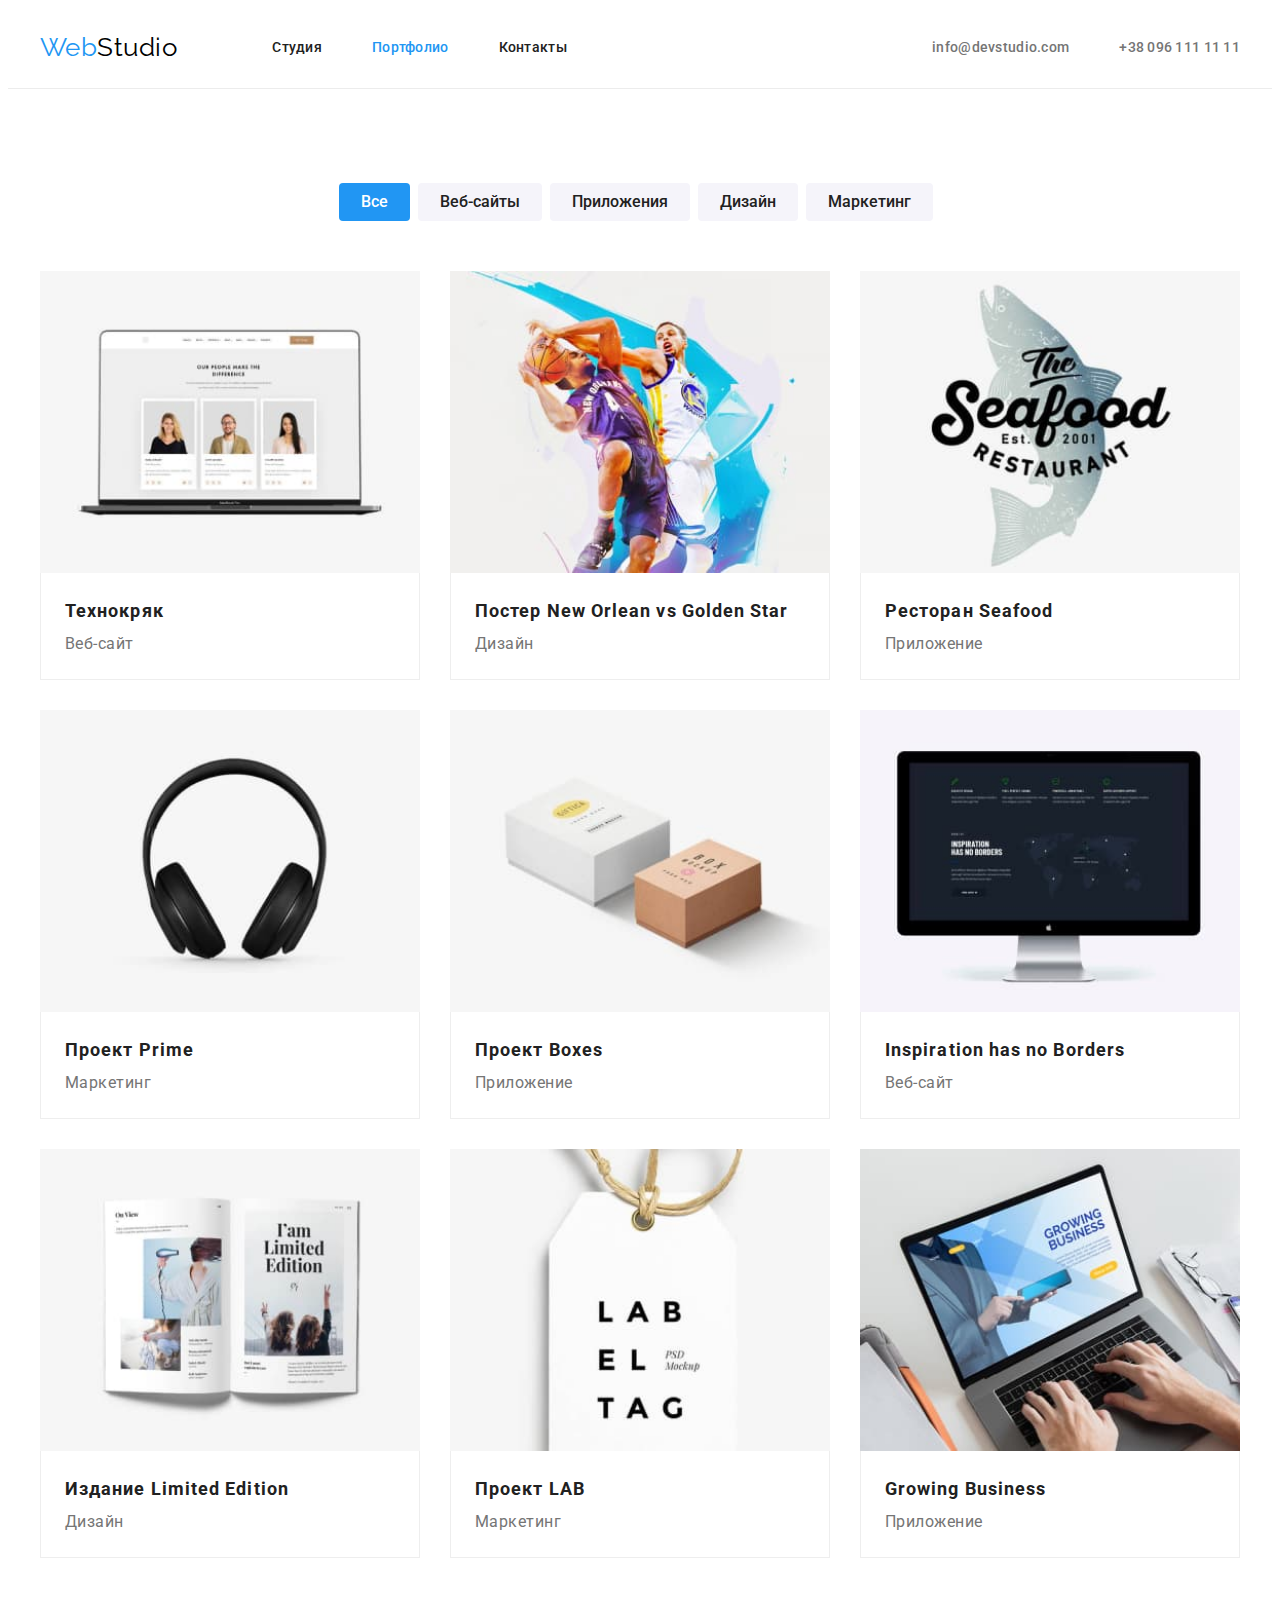
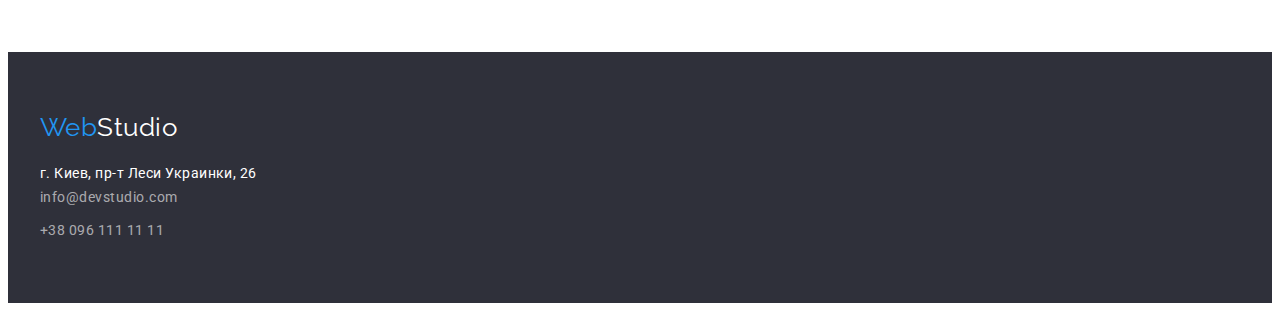
==== portfolio.html @ 6b26ccc8 "hw4-1" ====
<!DOCTYPE html>
<html lang="ru">
  <head>
    <meta charset="UTF-8" />
    <meta http-equiv="X-UA-Compatible" content="IE=edge" />
    <meta name="viewport" content="width=device-width, initial-scale=1.0" />
    <link
      href="https://fonts.googleapis.com/css2?family=Raleway:wght@700&family=Roboto:wght@400;500;700;900&display=swap"
      rel="stylesheet"
    />
    <link
      rel="stylesheet"
      href="https://cdnjs.cloudflare.com/ajax/libs/modern-normalize/1.1.0/modern-normalize.min.css"
      integrity="sha512-wpPYUAdjBVSE4KJnH1VR1HeZfpl1ub8YT/NKx4PuQ5NmX2tKuGu6U/JRp5y+Y8XG2tV+wKQpNHVUX03MfMFn9Q=="
      crossorigin="anonymous"
      referrerpolicy="no-referrer"
    />
    <link rel="stylesheet" href="./css/styles.css" />
    <title>Document</title>
  </head>
  <body>
    <!--Header-->
    <header class="page-header">
      <div class="container hdr-container">
        <nav class="hdr-nav">
          <a href="./portfolio.html" class="logo-hdr">
            Web<span class="logo studio">Studio</span>
          </a>
          <ul class="site-nav list">
            <li class="sn-link"><a href="./index.html" class="link">Студия</a></li>
            <li class="sn-link">
              <a href="./portfolio.html" class="link current">Портфолио</a>
            </li>
            <li class="sn-link"><a href="#" class="link">Контакты</a></li>
          </ul>
        </nav>
        <ul class="contacts-header">
          <li class="cont-link">
            <a href="mailto:info@devstudio.com" class="link"
              >info@devstudio.com</a
            >
          </li>
          <li class="cont-link">
            <a href="tel:+380961111111" class="link">+38 096 111 11 11</a>
          </li>
        </ul>
      </div>
    </header>
    <!--Hero-->
    <main>
      <section class="section">
        <div class="container btn-container">
          <!-- Radio-buttons -->
          <h1 class="section-title hidden">Портфолио</h1>
          <ul class="button-list">
            <li class="btn-item"><button type="button" class="button primary ct">Все</button></li>
            <li class="btn-item">
              <button type="button" class="button secondary ct">Веб-сайты</button>
            </li>
            <li class="btn-item">
              <button type="button" class="button secondary ct">Приложения</button>
            </li>
            <li class="btn-item">
              <button type="button" class="button secondary ct">Дизайн</button>
            </li>
            <li class="btn-item">
              <button type="button" class="button secondary ct">Маркетинг</button>
            </li>
          </ul>
          <!-- Categories -->
          <ul class="categories">
            <li class="ct-link">
              <a href="#" class="link">
                <img src="./images/team-p.jpg" alt="Команда" width="370" />
                <div class="category-card">
                  <h2 class="title">Технокряк</h2>
                <p class="paragraphe">Веб-сайт</p>
                </div>
              </a>
            </li>
            <li class="ct-link">
              <a href="#" class="link">
                <img src="./images/poster-p.jpg" alt="Постер" width="370" />
                <div class="category-card">
                  <h2 class="title">
                    Постер <span lang="en">New Orlean vs Golden Star</span>
                  </h2>
                  <p class="paragraphe">Дизайн</p>
                </div>
              </a>
            </li>
            <li class="ct-link">
              <a href="#" class="link">
                <img
                  src="./images/restoran-p.jpg"
                  alt="Логотип ресторана морепродуктов"
                  width="370"
                />
                <div class="category-card">
                  <h2 class="title">Ресторан <span lang="en">Seafood</span></h2>
                <p class="paragraphe">Приложение</p>
                </div>
              </a>
            </li>
            <li class="ct-link">
              <a href="#" class="link">
                <img
                  src="./images/headphones-p.jpg"
                  alt="Наушники"
                  width="370"
                />
                <div class="category-card">
                  <h2 class="title">Проект <span lang="en">Prime</span></h2>
                <p class="paragraphe">Маркетинг</p>
                </div>
              </a>
            </li>
            <li class="ct-link">
              <a href="#" class="link">
                <img src="./images/boxes-p.jpg" alt="Коробочки" width="370" />
                <div class="category-card">
                  <h2 class="title">Проект <span lang="en">Boxes</span></h2>
                <p class="paragraphe">Приложение</p>
                </div>
              </a>
            </li>
            <li class="ct-link">
              <a href="#" class="link">
                <img src="./images/mac-p.jpg" alt="Веб-сайт" width="370" />
                <div class="category-card">
                  <h2 lang="en" class="title">Inspiration has no Borders</h2>
                <p class="paragraphe">Веб-сайт</p>
                </div>
              </a>
            </li>
            <li class="ct-link">
              <a href="#" class="link">
                <img
                  src="./images/journal-p.jpg"
                  alt="Лимитированое издание журнала"
                  width="370"
                />
                <div class="category-card">
                  <h2 class="title">
                    Издание <span lang="en">Limited Edition</span>
                  </h2>
                  <p class="paragraphe">Дизайн</p>
                </div>
              </a>
            </li>
            <li class="ct-link">
              <a href="#" class="link">
                <img src="./images/label-p.jpg" alt="Лейбл" width="370" />
                <div class="category-card">
                  <h2 class="title">Проект <span lang="en">LAB</span></h2>
                <p class="paragraphe">Маркетинг</p>
                </div>
              </a>
            </li>
            <li class="ct-link">
              <a href="#" class="link">
                <img
                  src="./images/coding-p.jpg"
                  alt="Работа с приложением"
                  width="370"
                />
                <div class="category-card">
                  <h2 lang="en" class="title">Growing Business</h2>
                <p class="paragraphe">Приложение</p>
                </div>
              </a>
            </li>
          </ul>
        </div>
      </section>
    </main>
    <!--Footer-->
    <footer class="page-footer">
      <div class="container ftr-container">
        <a href="./portfolio.html" class="logo-ftr">
          Web<span class="logo-ftr studio">Studio</span>
        </a>
        <address class="address">
          <a
            href="https://goo.gl/maps/gkgxRuRudtUXMFLTA"
            target="_blank"
            rel="noopener noreferrer"
            class="address-link"
            >г. Киев, пр-т Леси Украинки, 26
          </a>
          <ul class="contacts-footer">
            <li class="ftr-link">
              <a href="mailto:info@devstudio.com" class="link"
                >info@devstudio.com</a
              >
            </li>
            <li class="ftr-link">
              <a href="tel:+380961111111" class="link">+38 096 111 11 11</a>
            </li>
          </ul>
        </address>
      </div>
    </footer>
  </body>
</html>
---- css/styles.css ----
:root {
  --primary-text-color: #757575;
  --title-text-color: #212121;
  --second-text-color: #ffffff;
  --third-text-color: #000000;
  --ftr-contacts-color: rgba(255, 255, 255, 0.6);
  --accent-color: #2196f3;
  --background-color: #ffffff;
  --main-background-color: #e5e5e5;
  --second-background-color: #f5f4fa;
  --hero-background-color: #2f303a;
  --first-border-color: #eeeeee;
}
/* основной цвет текста #212121 */
/* вторичный цвет текста #757575 */
/* цвет кнопок при выделении белый #FFFFFF */
/* цвет кнопок акцент #2196F3 */
/* цвет фона #ffffff */
/* основной цвет фона #E5E5E5 */
/* вторичный цвет фона #F5F4FA */

p,
h1,
h2,
h3,
h4,
h5,
h6 {
  margin: 0;
}
ul {
  margin: 0;
  padding: 0;
  list-style: none;
}
img {
  display: block;
}
address {
  font-style: normal;
}
/* body */
body {
  background-color: var(--background-color);
  color: var(--primary-text-color);

  font-family: "Roboto", sans-serif;
  letter-spacing: 0.03em;
}
/* Header */
/* logo-header */
.logo-hdr {
  font-family: "Raleway";
  font-size: 26px;
  line-height: 1.19;
  text-decoration: none;
  margin-right: 95px;
 
}
.logo-hdr {
  color: var(--accent-color);
  padding-top: 24px;
  padding-bottom: 25px;
}
.logo.studio {
  color: var(--third-text-color);
}
.page-header {
  display: flex;
  align-items: center;
  justify-content: space-between;
  
  border-bottom: 1px solid #ececec;
}
/* Site navigation */
.site-nav .link.current {
  color: var(--accent-color);
}
.site-nav .link {
  font-weight: 500;
  font-size: 14px;
  line-height: 1.14;
  letter-spacing: 0.02em;
  color: var(--title-text-color);
  text-decoration: none;
  padding-top: 32px;
  padding-bottom: 32px;
}
.site-nav .link:hover,
.site-nav .link:focus,
.logo:focus {
  color: var(--accent-color);
}
.site-nav {
  display: flex;
  padding: 0;
  
}
.sn-link {
  display: block;
  align-content: center;
  margin-right: 50px;
  display: flex;
}
.sn-link:last-child {
  margin-right: 0;
}


/* Contacts */
.contacts-header {
  font-weight: 500;
  font-size: 14px;
  line-height: 1.14;
  letter-spacing: 0.02em;
  text-decoration: none;
  list-style-type: none;
  display: flex;
  justify-content: flex-end;
}
.contacts-header .link {
  color: var(--primary-text-color);
  text-decoration: none;
  padding-top: 32px;
  padding-bottom: 32px;
  display: flex;
}
.contacts-header .link:hover,
.contacts-header .link:focus {
  color: var(--accent-color);
}
.cont-link {
  display: block;
  align-items: flex-end;
  margin-right: 50px;
  
}
.cont-link:last-child {
  margin-right: 0;
}
.hdr-nav {
  display: flex;
  align-items: center;
}
.hdr-container {
  display: flex;
  align-items: center;
  justify-content: space-between;
}
/* ------------------------------------ */
/* Hero */
.hero {
  color: var(--second-text-color);
  background-color: var(--hero-background-color);
  padding-top: 200px;
  padding-bottom: 200px;
}
.hero-title {
  font-weight: 900;
  font-size: 44px;
  line-height: 1.36;
  text-align: center;
  letter-spacing: 0.06em;
  text-transform: uppercase;
  justify-content: center;
  margin: 0 auto;
  margin-bottom: 30px;
  width: 695px;
}
/* -------------------------------------------- */
/* Section */
.section-title {
  color: var(--title-text-color);
  font-size: 36px;
  line-height: 1.17;
  text-align: center;
  margin-bottom: 50px;
}

.section {
  padding-top: 94px;
  padding-bottom: 94px;
  text-align: center;
}
.section.hero {
  padding-top: 200px;
  padding-bottom: 200px;
}
/* ------------------------------------------ */
/* Features */
.features .title {
  color: var(--title-text-color);
  font-size: 14px;
  line-height: 1.14;
  letter-spacing: 0.03em;

  text-transform: uppercase;
}
.features .paragraphe {
  font-size: 14px;
  line-height: 1.71;
  letter-spacing: 0.03em;
}
.features {
  display: flex;
  justify-content: center;
}

.features-list {
  display: flex;
  flex-direction: column;
  text-align: start;
  align-content: flex-start;
  margin-right: 30px;
  width: 270px;
}
.features-list .paragraphe {
  margin-top: 10px;
}
.features-list:last-child {
  margin-right: 0;
}

.section-title.hidden {
  position: absolute;
  width: 1px;
  height: 1px;
  margin: -1px;
  border: 0;
  padding: 0;
  white-space: nowrap;
  clip-path: inset(100%);
  clip: rect(0 0 0 0);
  overflow: hidden;
}
/* .container.adv-container {
  justify-content: space-around;
  margin-right: 0;
  margin-left: 0;
} */
/* -------------------------------------------- */
/* Photos */
.photos {
  display: flex;
}
.photos-list {
  display: block;
  text-align: start;
  margin-right: 30px;
}
.photos-list:last-child {
  margin-right: 0;
}
.section.pht {
  padding-top: 0;
}
/* -------------------------------------------- */
/* Team */
.team-list .title {
  color: var(--title-text-color);
  font-weight: 500;
  font-size: 16px;
  line-height: 1.19;
  
}
.team-list .paragraphe {
  font-size: 16px;
  line-height: 1.19;
  margin-top: 10px;
  
}
.team {
  background-color: var(--second-background-color);
}
.team .person-card {
  background-color: var(--second-text-color);
}
.team-list {
  display: flex;
}
.person-card {
  margin-right: 30px;
}
.person-card:last-child {
  margin-right: 0;
}
.person-name {
  display: block;
  padding-top: 30px;
  padding-bottom: 30px;
}
/* Portfolio */
/* Categories */
.categories {
  display: flex;
  flex-wrap: wrap;
  margin-left: -30px;
  margin-top: -30px;
  color: var(--title-text-color);
  list-style-type: none;
}
.categories .link {
  color: var(--primary-text-color);
  text-decoration: none;
  display: flex;
  flex-direction: column;
  justify-content: flex-start;
}
/* display: flex;
  flex-direction: column;
  justify-content: flex-start; */
.categories .title {
  color: var(--title-text-color);
  font-weight: 700;
  font-size: 18px;
  line-height: 2;
  letter-spacing: 0.06em;

}
.categories .paragraphe {
  font-size: 16px;
  line-height: 1.87;
}
.ct-link {
  margin-left: 30px;
  margin-top: 30px;
  box-sizing: border-box;
  flex-basis: calc((100% - 90px) / 3);
}
.category-card {
  display: block;
  text-align: start;
  padding: 20px 24px;
  border-left: 1px solid #EEEEEE;
  border-right: 1px solid #EEEEEE;
  border-bottom: 1px solid #EEEEEE;
}
/* -------------------------------------------- */
/* Button */
.button {
  font-family: inherit;
  color: var(--title-text-color);
  background-color: var(--second-background-color);
  cursor: pointer;
  font-weight: 500;
  font-size: 16px;
  line-height: 1.63;
  border: none;
  border-radius: 4px;
  display: block;
  padding: 6px 22px;
  margin: auto;
}
.button.primary {
  background-color: var(--accent-color);
  color: var(--second-text-color);
}
.button.secondary {
  background-color: var(--second-background-color);
  color: var(--title-text-color);
}
.button.primary.hr {
  display: block;
  padding: 10px 32px;
  margin: auto;
}
.button-list .button:hover,
.button-list .button:focus {
  color: var(--second-text-color);
  background-color: var(--accent-color);
}
/* .btn-container {
  display: flex;

} */
.button-list {
  display: flex;
  justify-content: center;
  margin-bottom: 50px;
}
.button-list .btn-item {
  margin-right: 8px;
}
/* Footer */
.page-footer {
  background-color: var(--hero-background-color);
  padding-top: 60px;
  padding-bottom: 60px;
}
/* logo-footer */
.logo-ftr {
  font-family: "Raleway";
  font-size: 26px;
  line-height: 1.19;
  text-decoration: none;
  color: var(--accent-color);
  margin-bottom: 20px;
}

.logo-ftr.studio {
  color: var(--second-text-color);
}
.address {
  font-size: 14px;
  line-height: 1.71;
}
.address .address-link {
  color: var(--second-text-color);
  font-style: normal;
  text-decoration: none;
  margin-bottom: 9px;
}
.ftr-link {
  margin-bottom: 9px;
}
.ftr-link:last-child {
  margin-bottom: 0;
}
/* .contacts-footer {
  display: flex;
  justify-content: center;
} */
.contacts-footer .link {
  color: var(--ftr-contacts-color);
  font-style: normal;
  text-decoration: none;
}
.contacts-footer .link:hover,
.contacts-footer .link:focus,
.address-link:hover,
.address-link:focus {
  color: var(--accent-color);
}
.container.ftr-container {
  display: flex;
  flex-direction: column;
  align-content: flex-start;
}
/* list-type */
.list,
.features,
.photos,
.team-list,
.button-list,
.contacts-footer {
  list-style-type: none;
}
.container {
  width: 1200px;
  padding-right: 15px;
  padding-left: 15px;
  margin: 0 auto;
}
/* .button-list {
  display: block;
  align-items: center;
  justify-content: space-between;
  flex-wrap: wrap;
} */
img {
  display: block;
  min-width: 100%;
  height: auto;
}
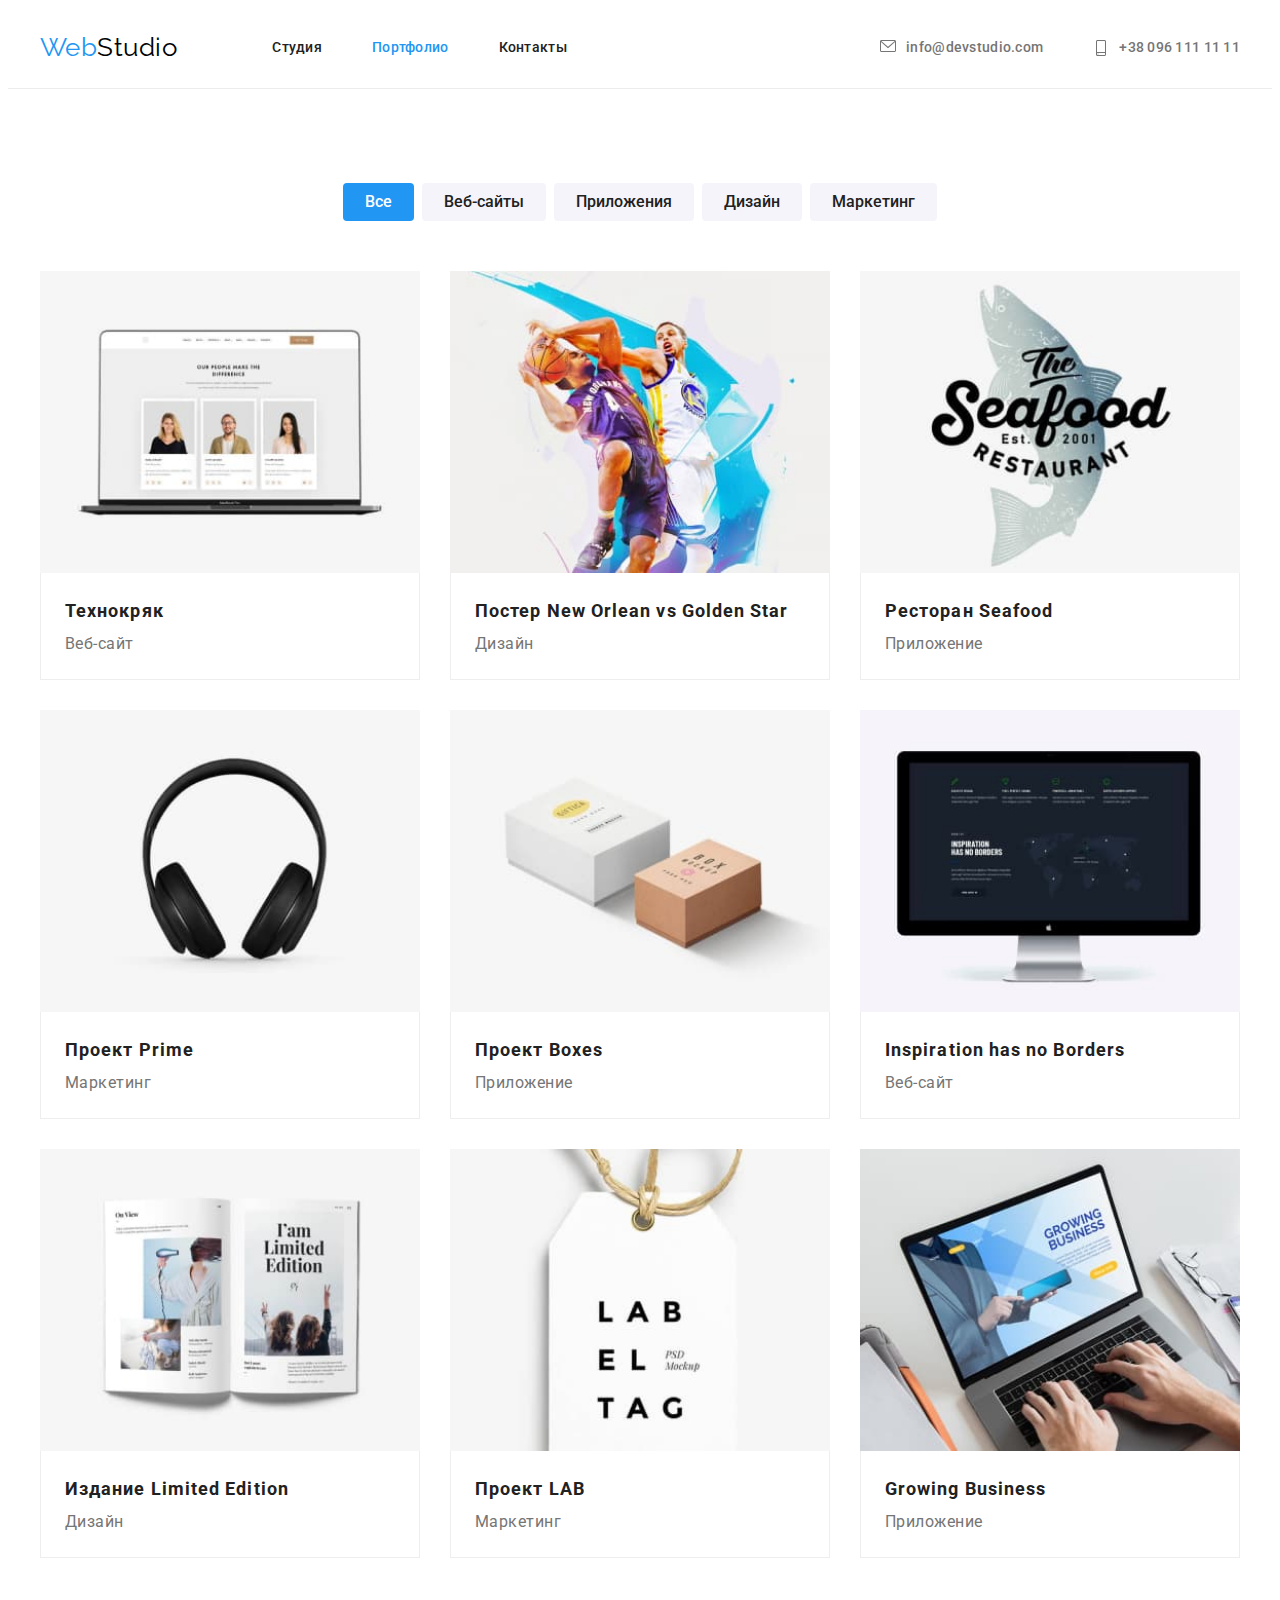
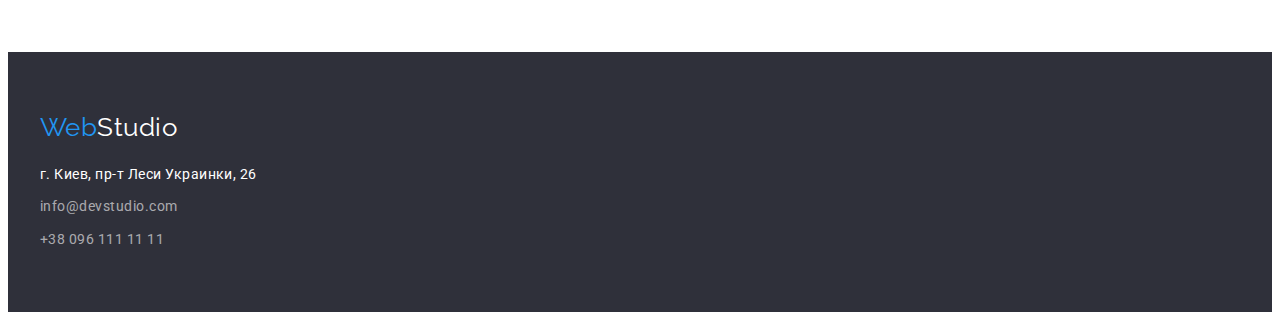
==== commit 179ca8dd: "hw4-3" ====
--- a/portfolio.html
+++ b/portfolio.html
@@ -36,12 +36,12 @@
         </nav>
         <ul class="contacts-header">
           <li class="cont-link">
-            <a href="mailto:info@devstudio.com" class="link"
+            <a href="mailto:info@devstudio.com" class="link icon-envelope"
               >info@devstudio.com</a
             >
           </li>
           <li class="cont-link">
-            <a href="tel:+380961111111" class="link">+38 096 111 11 11</a>
+            <a href="tel:+380961111111" class="link icon-smartphone">+38 096 111 11 11</a>
           </li>
         </ul>
       </div>
--- a/css/styles.css
+++ b/css/styles.css
@@ -138,6 +138,25 @@
 .cont-link:last-child {
   margin-right: 0;
 }
+.cont-link .link::before {
+  display: inline-flex;
+  content: '';
+  background-repeat: no-repeat;
+  background-position: top;
+  /* background-size: auto; */
+  margin-right: 10px;
+  height: 16px;
+  width: 16px;
+}
+.icon-envelope::before {
+  background-image: url(../images/envelope-2.svg);
+}
+.icon-smartphone::before {
+  background-image: url(../images/smartphone-2.svg);
+}
+.icon-envelope:before:hover{
+  fill: var(--accent-color);
+}
 .hdr-nav {
   display: flex;
   align-items: center;
@@ -152,6 +171,11 @@
 .hero {
   color: var(--second-text-color);
   background-color: var(--hero-background-color);
+  background-image:  linear-gradient(to right, rgba(47, 48, 58, 0.4));
+  background-image:  url(../images/hero-p.jpg);
+  background-repeat: no-repeat;
+  background-position: center;
+  background-size: cover;
   padding-top: 200px;
   padding-bottom: 200px;
 }
@@ -220,6 +244,33 @@
 .features-list:last-child {
   margin-right: 0;
 }
+.features-list::before {
+  display: block;
+  content: '';
+  height: 120px;
+  background-size: 70px 70px;
+  background-repeat: no-repeat;
+  background-position: center;
+  background-color: var(--second-background-color);
+  margin-bottom: 30px;
+  box-sizing: border-box;
+  border-radius: 4px;
+}
+.features-list:first-child::before {
+  border: 1px solid #000000;
+}
+.icon-antenna::before {
+  background-image: url(../images/antenna\ 1.svg);
+}
+.icon-clock::before {
+  background-image: url(../images/clock\ 1-2.svg);
+}
+.icon-diagram::before {
+  background-image: url(../images/diagram\ 1-2.svg);
+}
+.icon-astronaut::before {
+  background-image: url(../images/astronaut\ 1-2.svg);
+}
 
 .section-title.hidden {
   position: absolute;
@@ -261,13 +312,11 @@
   font-weight: 500;
   font-size: 16px;
   line-height: 1.19;
-  
 }
 .team-list .paragraphe {
   font-size: 16px;
   line-height: 1.19;
   margin-top: 10px;
-  
 }
 .team {
   background-color: var(--second-background-color);
@@ -288,6 +337,39 @@
   display: block;
   padding-top: 30px;
   padding-bottom: 30px;
+  box-shadow: 0px 1px 3px rgba(0, 0, 0, 0.12), 0px 1px 1px rgba(0, 0, 0, 0.14), 0px 2px 1px rgba(0, 0, 0, 0.2);
+  border-radius: 0px 0px 4px 4px;
+}
+.sites-list {
+  display: flex;
+  justify-content: center;
+  margin-top: 16px;
+}
+.site-item {
+  margin-right: 10px;
+  box-sizing: border-box;
+  border-radius: 50%;
+}
+.sites-list .site {
+  display: block;
+  width: 44px;
+  height: 44px;
+  background-position: center;
+  background-repeat: no-repeat;
+  background-size: 20px 20px;
+  padding: 12px;
+}
+.icon-instagram {
+  background-image: url(../images/instagram\ 2-2.svg);
+}
+.icon-twitter {
+  background-image: url(../images/twitter\ 1-2.svg);
+}
+.icon-facebook {
+  background-image: url(../images/facebook\ 1-2.svg);
+}
+.icon-linkedin {
+  background-image: url(../images/linkedin\ 1-2.svg);
 }
 /* Portfolio */
 /* Categories */
@@ -381,12 +463,61 @@
 .button-list .btn-item {
   margin-right: 8px;
 }
+.btn-item:last-child {
+  margin-right: 0;
+}
+
+/* Clients */
+.clients-list {
+  display: flex;
+}
+.client-item {
+  
+  margin-right: 30px;
+  border: 1px solid #AFB1B8;
+  box-sizing: border-box;
+  border-radius: 4px;
+  justify-content: center;
+  /* padding: 16px 32px; */
+}
+.clients-list .client {
+  display: block;
+  width: 170px;
+  height: 92px;
+  background-repeat: no-repeat;
+  background-position: center;
+  padding: 16px 32px;
+  
+}
+.client:last-child {
+  margin: 0;
+}
+.icon-g-one {
+  background-image: url(../images/group-7.svg);
+}
+.icon-g-two {
+  background-image: url(../images/group-2-2.svg);
+}
+.icon-g-three {
+  background-image: url(../images/group-3-2.svg);
+}
+.icon-g-four {
+  background-image: url(../images/group-4-2.svg);
+}
+.icon-g-five {
+  background-image: url(../images/group-5-2.svg);
+}
+.icon-g-six {
+  background-image: url(../images/group-6-2.svg);
+}
 /* Footer */
 .page-footer {
   background-color: var(--hero-background-color);
   padding-top: 60px;
   padding-bottom: 60px;
-}
+  
+}
+
 /* logo-footer */
 .logo-ftr {
   font-family: "Raleway";
@@ -411,9 +542,11 @@
   margin-bottom: 9px;
 }
 .ftr-link {
+  margin-top: 9px;
   margin-bottom: 9px;
 }
 .ftr-link:last-child {
+  margin-top: 0;
   margin-bottom: 0;
 }
 /* .contacts-footer {
@@ -435,6 +568,14 @@
   display: flex;
   flex-direction: column;
   align-content: flex-start;
+}
+.ftr-title {
+  color: var(--second-text-color);
+  font-weight: 700;
+  font-size: 14px;
+  line-height: 1.14;
+  letter-spacing: 0.03em;
+  text-transform: uppercase;
 }
 /* list-type */
 .list,
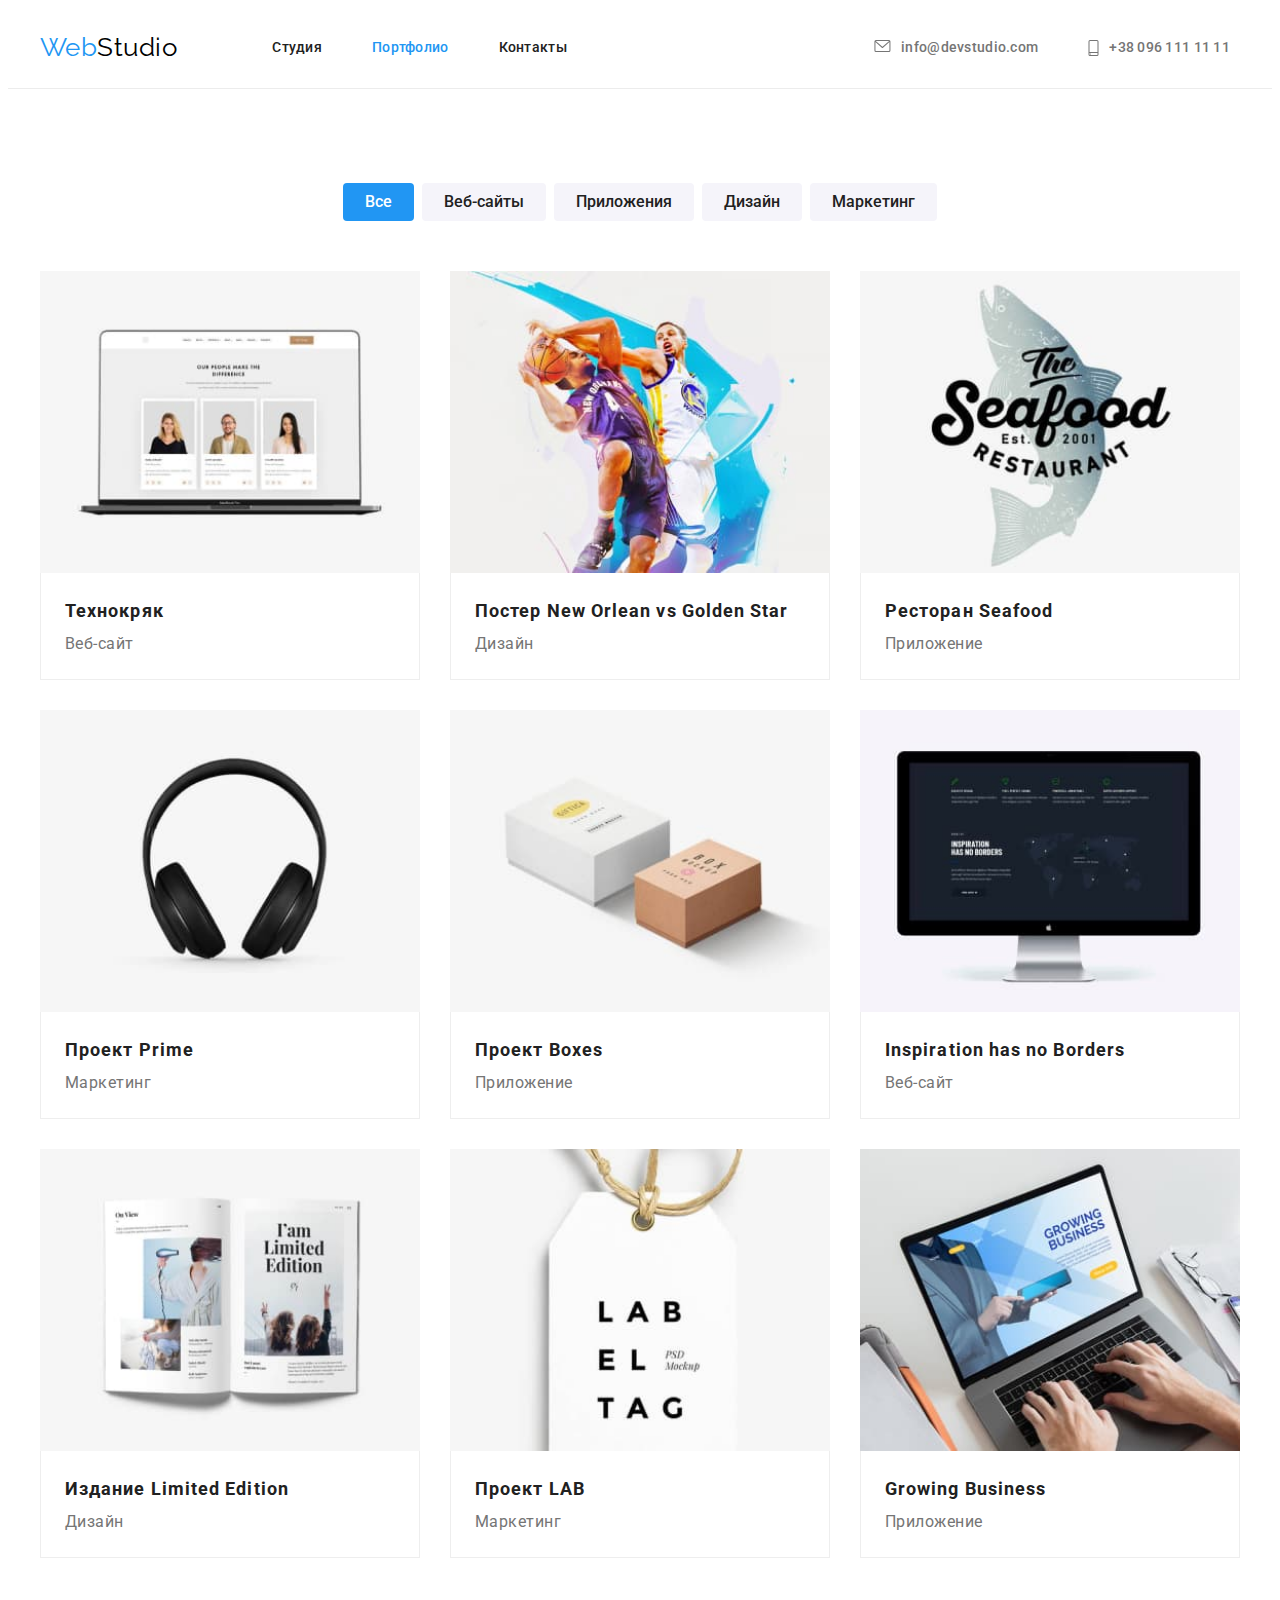
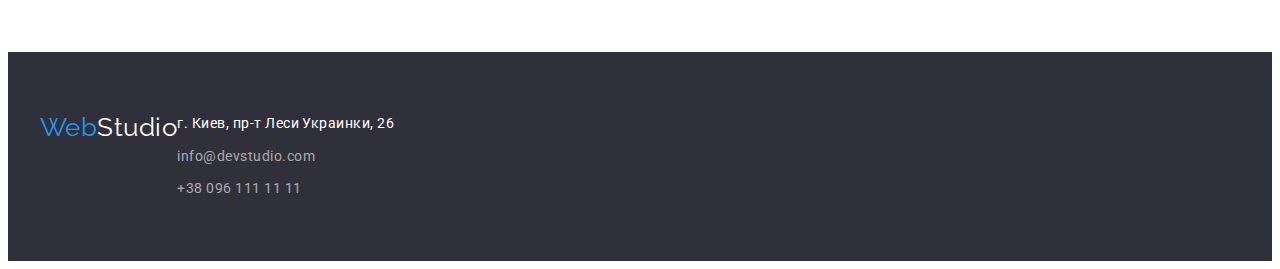
==== commit 4da58a5e: "hw4-5" ====
--- a/portfolio.html
+++ b/portfolio.html
@@ -36,12 +36,18 @@
         </nav>
         <ul class="contacts-header">
           <li class="cont-link">
-            <a href="mailto:info@devstudio.com" class="link icon-envelope"
-              >info@devstudio.com</a
-            >
+            <a href="mailto:info@devstudio.com" class="link current">
+              <svg class="icon-envelope"  height="12" width="17">
+                <use href="./images/icons.svg#icon-envelope-2"></use>
+              </svg>
+              info@devstudio.com</a>
           </li>
           <li class="cont-link">
-            <a href="tel:+380961111111" class="link icon-smartphone">+38 096 111 11 11</a>
+            <a href="tel:+380961111111" class="link icon-smartphone">
+              <svg class="icon-smartphone" height="16" width="11">
+                <use href="./images/icons.svg#icon-smartphone"></use>
+              </svg>
+              +38 096 111 11 11</a>
           </li>
         </ul>
       </div>
--- a/css/styles.css
+++ b/css/styles.css
@@ -130,33 +130,45 @@
   color: var(--accent-color);
 }
 .cont-link {
-  display: block;
+  display: flex;
   align-items: flex-end;
   margin-right: 50px;
-  
 }
 .cont-link:last-child {
   margin-right: 0;
 }
-.cont-link .link::before {
+.icon-envelope,
+.icon-smartphone {
+  fill: var(--primary-text-color);
+  margin-right: 10px;
+}
+.icon-envelope:hover,
+.icon-envelope:focus {
+  fill: var(--accent-color);
+}
+.icon-smartphone:hover,
+.icon-smartphone:focus {
+  fill: var(--accent-color);
+}
+/* .cont-link .link::before {
   display: inline-flex;
   content: '';
   background-repeat: no-repeat;
   background-position: top;
-  /* background-size: auto; */
+  background-size: auto;
   margin-right: 10px;
   height: 16px;
   width: 16px;
-}
-.icon-envelope::before {
+} */
+/* .icon-envelope::before {
   background-image: url(../images/envelope-2.svg);
-}
+} */
 .icon-smartphone::before {
   background-image: url(../images/smartphone-2.svg);
 }
-.icon-envelope:before:hover{
+/* .icon-envelope:before:hover{
   fill: var(--accent-color);
-}
+} */
 .hdr-nav {
   display: flex;
   align-items: center;
@@ -244,7 +256,23 @@
 .features-list:last-child {
   margin-right: 0;
 }
-.features-list::before {
+.icon {
+  height: 120px;
+  width: 270px;
+  padding: 25px 100px;
+  margin-bottom: 30px;
+  background-color: #F5F4FA;
+  border-radius: 4px;
+  fill: #212121;
+}
+.icon-antenna {
+  border: 1px solid #000000;
+}
+.icon:hover, .icon:focus {
+  background-color: var(--accent-color);
+  fill: var(--second-text-color);
+}
+/* .features-list::before {
   display: block;
   content: '';
   height: 120px;
@@ -255,14 +283,8 @@
   margin-bottom: 30px;
   box-sizing: border-box;
   border-radius: 4px;
-}
-.features-list:first-child::before {
-  border: 1px solid #000000;
-}
-.icon-antenna::before {
-  background-image: url(../images/antenna\ 1.svg);
-}
-.icon-clock::before {
+} */
+/* .icon-clock::before {
   background-image: url(../images/clock\ 1-2.svg);
 }
 .icon-diagram::before {
@@ -270,7 +292,7 @@
 }
 .icon-astronaut::before {
   background-image: url(../images/astronaut\ 1-2.svg);
-}
+} */
 
 .section-title.hidden {
   position: absolute;
@@ -409,6 +431,12 @@
   box-sizing: border-box;
   flex-basis: calc((100% - 90px) / 3);
 }
+.ct-link:hover {
+  box-shadow: 
+  0px 1px 1px rgba(0, 0, 0, 0.12), 
+  0px 4px 4px rgba(0, 0, 0, 0.06), 
+  1px 4px 6px rgba(0, 0, 0, 0.16);
+}
 .category-card {
   display: block;
   text-align: start;
@@ -465,6 +493,13 @@
 }
 .btn-item:last-child {
   margin-right: 0;
+}
+.button-list .ct:hover,
+.button-list .ct:focus {
+  box-shadow: 
+  0px 3px 1px rgba(0, 0, 0, 0.1), 
+  0px 1px 2px rgba(0, 0, 0, 0.08), 
+  0px 2px 2px rgba(0, 0, 0, 0.12);
 }
 
 /* Clients */
@@ -515,9 +550,36 @@
   background-color: var(--hero-background-color);
   padding-top: 60px;
   padding-bottom: 60px;
-  
-}
-
+}
+/* Общий блок */
+.page-footer .pf-cont {
+  display: flex;
+  align-content: center;
+  flex-direction: flex-start;
+  display: flex;
+  flex-direction: column;
+  align-content: flex-start;
+  width: 231px;
+  margin-left: 0;
+  margin-right: 70px;
+  padding: 0;
+}
+/* Контейнер для адреса */
+.container.ftr-container {
+  display: flex;
+  align-content: center;
+  flex-direction: flex-start;
+
+}
+/* Контейнер для ссылок */
+.container.site-container {
+  display: flex;
+  flex-direction: column;
+  align-content: center;
+  width: 206px;
+  margin: 0;
+  padding: 0;
+}
 /* logo-footer */
 .logo-ftr {
   font-family: "Raleway";
@@ -527,13 +589,14 @@
   color: var(--accent-color);
   margin-bottom: 20px;
 }
-
 .logo-ftr.studio {
   color: var(--second-text-color);
 }
+/* Адрес */
 .address {
   font-size: 14px;
   line-height: 1.71;
+  /* width: 231px; */
 }
 .address .address-link {
   color: var(--second-text-color);
@@ -564,11 +627,7 @@
 .address-link:focus {
   color: var(--accent-color);
 }
-.container.ftr-container {
-  display: flex;
-  flex-direction: column;
-  align-content: flex-start;
-}
+
 .ftr-title {
   color: var(--second-text-color);
   font-weight: 700;
@@ -577,6 +636,12 @@
   letter-spacing: 0.03em;
   text-transform: uppercase;
 }
+.ftr-site-list {
+  box-sizing: border-box;
+  border-radius: 50%;
+  background: rgba(255, 255, 255, 0.1);
+}
+
 /* list-type */
 .list,
 .features,
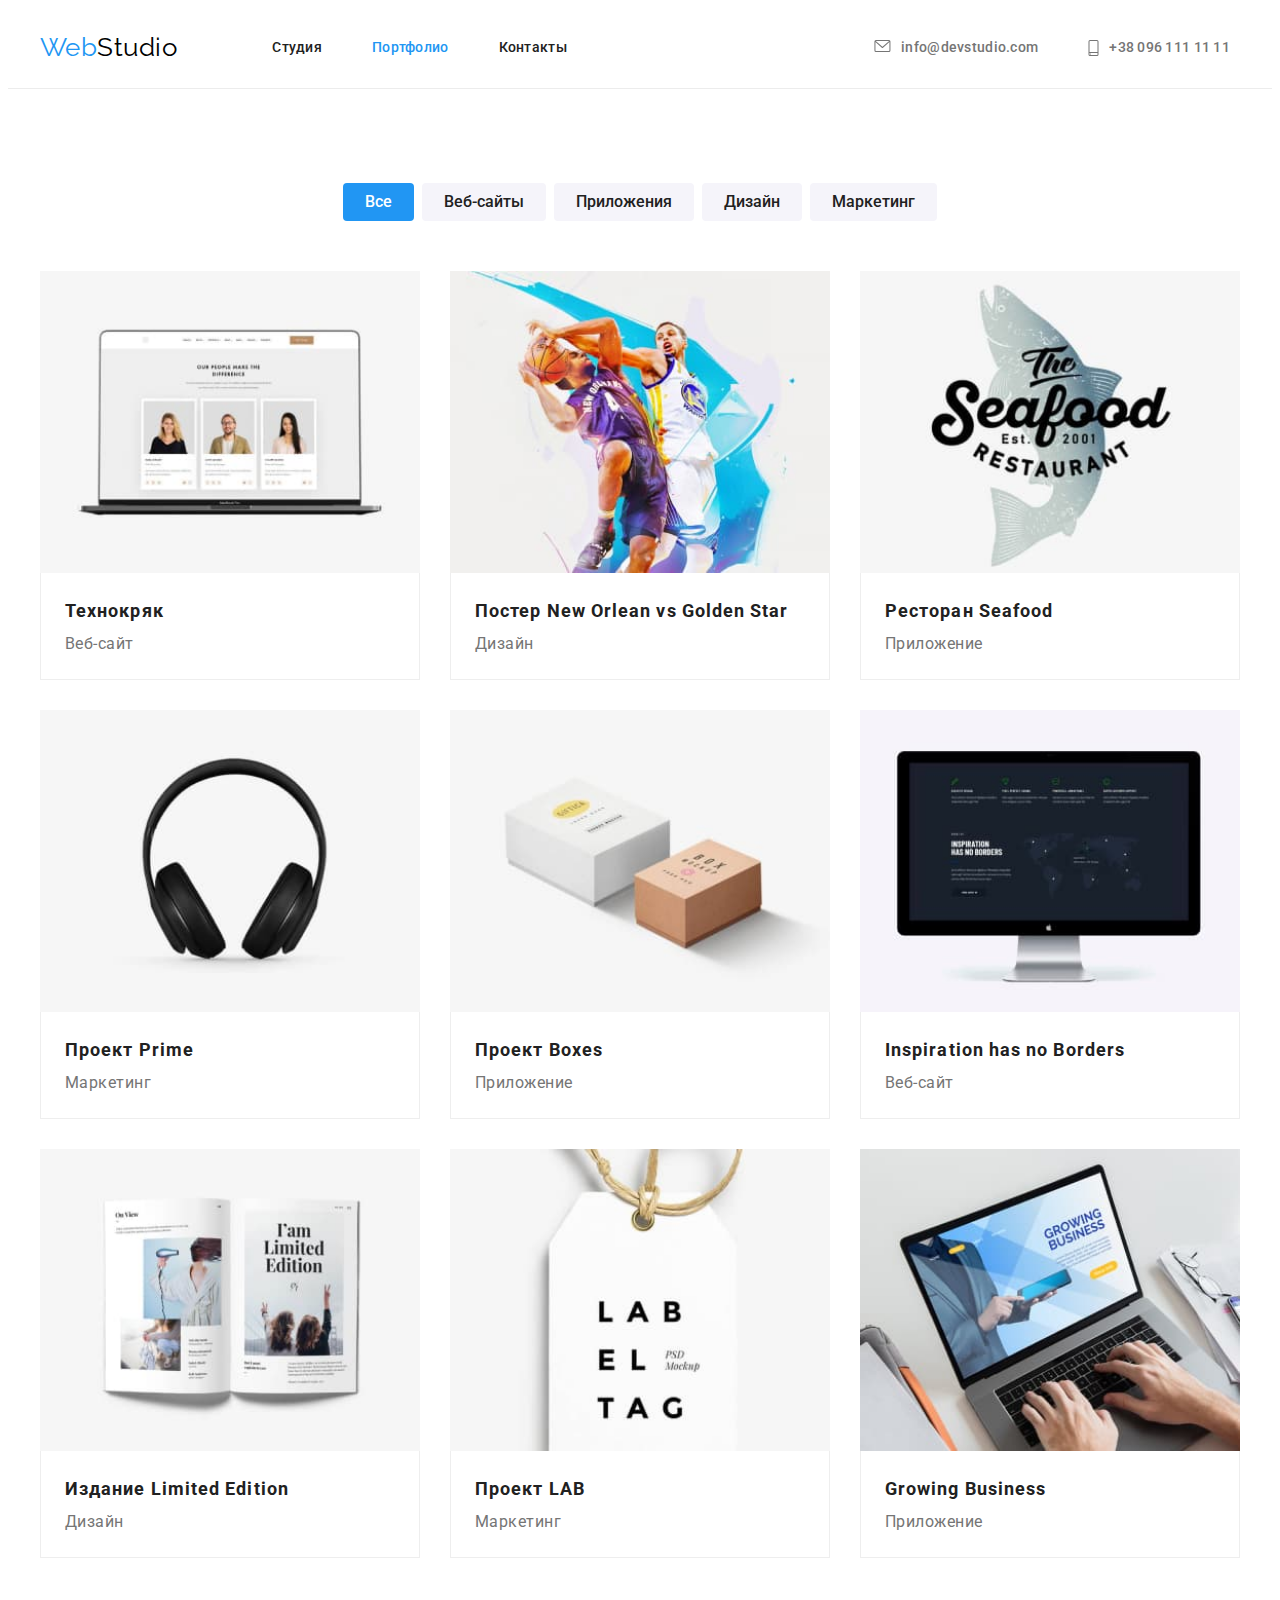
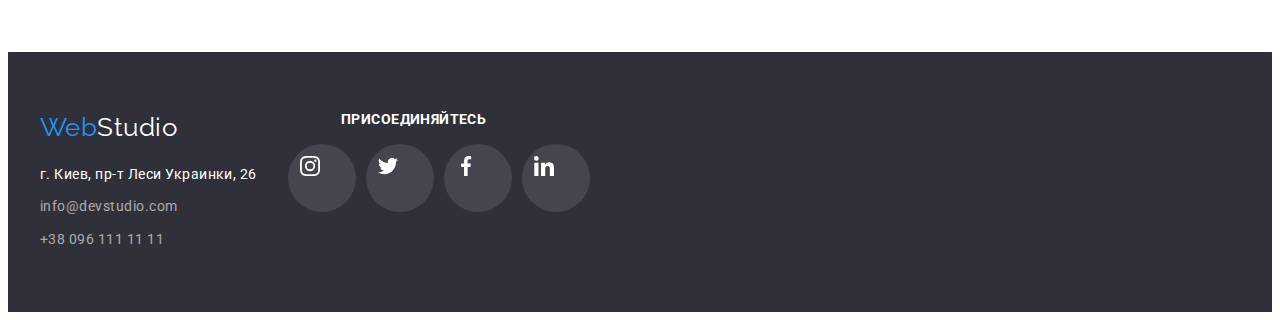
==== commit 8431c553: "hw4-8" ====
--- a/portfolio.html
+++ b/portfolio.html
@@ -183,28 +183,63 @@
     <!--Footer-->
     <footer class="page-footer">
       <div class="container ftr-container">
-        <a href="./portfolio.html" class="logo-ftr">
-          Web<span class="logo-ftr studio">Studio</span>
-        </a>
-        <address class="address">
-          <a
-            href="https://goo.gl/maps/gkgxRuRudtUXMFLTA"
-            target="_blank"
-            rel="noopener noreferrer"
-            class="address-link"
-            >г. Киев, пр-т Леси Украинки, 26
+        <div class="container pf-cont">
+          <a href="./portfolio.html" class="logo-ftr">
+            Web<span class="logo-ftr studio">Studio</span>
           </a>
-          <ul class="contacts-footer">
-            <li class="ftr-link">
-              <a href="mailto:info@devstudio.com" class="link"
-                >info@devstudio.com</a
-              >
-            </li>
-            <li class="ftr-link">
-              <a href="tel:+380961111111" class="link">+38 096 111 11 11</a>
-            </li>
-          </ul>
-        </address>
+          <address class="address">
+            <a
+              href="https://goo.gl/maps/gkgxRuRudtUXMFLTA"
+              target="_blank"
+              rel="noopener noreferrer"
+              class="address-link"
+              >г. Киев, пр-т Леси Украинки, 26
+            </a>
+            <ul class="contacts-footer">
+              <li class="ftr-link">
+                <a href="mailto:info@devstudio.com" class="link"
+                  >info@devstudio.com</a
+                >
+              </li>
+              <li class="ftr-link">
+                <a href="tel:+380961111111" class="link">+38 096 111 11 11</a>
+              </li>
+            </ul>
+          </address>
+        </div>
+        <div class="container site-container">
+          <h2 class="ftr-title">Присоединяйтесь</h2>
+          <ul class="sites-list">
+            <li class="ftr-site-item">
+              <a href="#" class="site icon-instagram">
+                <svg class="icon-site-ftr" height="20" width="20">
+                  <use href="./images/icons.svg#icon-instagram"></use>
+                </svg>
+              </a>
+            </li>
+            <li class="ftr-site-item">
+              <a href="#" class="site icon-twitter">
+                <svg class="icon-site-ftr" height="20" width="20">
+                  <use href="./images/icons.svg#icon-twitter"></use>
+                </svg>
+              </a>
+            </li>
+            <li class="ftr-site-item">
+              <a href="#" class="site icon-facebook">
+                <svg class="icon-site-ftr" height="20" width="20">
+                  <use href="./images/icons.svg#icon-facebook"></use>
+                </svg>
+              </a>
+            </li>
+            <li class="ftr-site-item">
+              <a href="#" class="site icon-linkedin">
+                <svg class="icon-site-ftr" height="20" width="20">
+                  <use href="./images/icons.svg#icon-linkedin"></use>
+                </svg>
+              </a>
+            </li>
+          </ul>
+        </div>
       </div>
     </footer>
   </body>
--- a/css/styles.css
+++ b/css/styles.css
@@ -10,6 +10,7 @@
   --second-background-color: #f5f4fa;
   --hero-background-color: #2f303a;
   --first-border-color: #eeeeee;
+  --icon-sites-color: #AFB1B8;
 }
 /* основной цвет текста #212121 */
 /* вторичный цвет текста #757575 */
@@ -69,7 +70,6 @@
   display: flex;
   align-items: center;
   justify-content: space-between;
-  
   border-bottom: 1px solid #ececec;
 }
 /* Site navigation */
@@ -143,11 +143,9 @@
   margin-right: 10px;
 }
 .icon-envelope:hover,
-.icon-envelope:focus {
-  fill: var(--accent-color);
-}
+.icon-envelope:focus,
 .icon-smartphone:hover,
-.icon-smartphone:focus {
+.icon-smartphone:focus  {
   fill: var(--accent-color);
 }
 /* .cont-link .link::before {
@@ -183,11 +181,11 @@
 .hero {
   color: var(--second-text-color);
   background-color: var(--hero-background-color);
-  background-image:  linear-gradient(to right, rgba(47, 48, 58, 0.4));
-  background-image:  url(../images/hero-p.jpg);
+  background-image: url(../images/hero-p.jpg);
+  /* background: linear-gradient(to right, gba(47, 48, 58, 0.4)); */
   background-repeat: no-repeat;
   background-position: center;
-  background-size: cover;
+  background-size: 1600px;
   padding-top: 200px;
   padding-bottom: 200px;
 }
@@ -256,22 +254,27 @@
 .features-list:last-child {
   margin-right: 0;
 }
+/* .thumb {
+  background-color: #F5F4FA;
+  margin-bottom: 30px;
+} */
 .icon {
   height: 120px;
   width: 270px;
   padding: 25px 100px;
+  background-color: #F5F4FA;
   margin-bottom: 30px;
-  background-color: #F5F4FA;
   border-radius: 4px;
   fill: #212121;
 }
+
 .icon-antenna {
   border: 1px solid #000000;
 }
-.icon:hover, .icon:focus {
+/* .icon:hover, .icon:focus {
   background-color: var(--accent-color);
   fill: var(--second-text-color);
-}
+} */
 /* .features-list::before {
   display: block;
   content: '';
@@ -371,6 +374,12 @@
   margin-right: 10px;
   box-sizing: border-box;
   border-radius: 50%;
+  fill: var(--icon-sites-color);
+}
+.site-item:hover,
+.site-item:focus {
+  background-color: var(--accent-color);
+  fill: var(--second-text-color);
 }
 .sites-list .site {
   display: block;
@@ -381,18 +390,14 @@
   background-size: 20px 20px;
   padding: 12px;
 }
-.icon-instagram {
-  background-image: url(../images/instagram\ 2-2.svg);
-}
-.icon-twitter {
-  background-image: url(../images/twitter\ 1-2.svg);
-}
-.icon-facebook {
-  background-image: url(../images/facebook\ 1-2.svg);
-}
-.icon-linkedin {
-  background-image: url(../images/linkedin\ 1-2.svg);
-}
+.icon-site {
+  fill: var(--icon-sites-color);
+}
+.icon-site:hover,
+.icon-site:focus {
+  fill: var(--second-text-color);
+}
+
 /* Portfolio */
 /* Categories */
 .categories {
@@ -419,7 +424,6 @@
   font-size: 18px;
   line-height: 2;
   letter-spacing: 0.06em;
-
 }
 .categories .paragraphe {
   font-size: 16px;
@@ -507,7 +511,6 @@
   display: flex;
 }
 .client-item {
-  
   margin-right: 30px;
   border: 1px solid #AFB1B8;
   box-sizing: border-box;
@@ -515,6 +518,9 @@
   justify-content: center;
   /* padding: 16px 32px; */
 }
+.client-item:hover {
+  border-color: var(--accent-color);
+}
 .clients-list .client {
   display: block;
   width: 170px;
@@ -522,28 +528,15 @@
   background-repeat: no-repeat;
   background-position: center;
   padding: 16px 32px;
-  
 }
 .client:last-child {
   margin: 0;
 }
-.icon-g-one {
-  background-image: url(../images/group-7.svg);
-}
-.icon-g-two {
-  background-image: url(../images/group-2-2.svg);
-}
-.icon-g-three {
-  background-image: url(../images/group-3-2.svg);
-}
-.icon-g-four {
-  background-image: url(../images/group-4-2.svg);
-}
-.icon-g-five {
-  background-image: url(../images/group-5-2.svg);
-}
-.icon-g-six {
-  background-image: url(../images/group-6-2.svg);
+.icon-g {
+  fill: var(--icon-sites-color);
+}
+.icon-g:hover {
+  fill: var(--accent-color);
 }
 /* Footer */
 .page-footer {
@@ -636,12 +629,38 @@
   letter-spacing: 0.03em;
   text-transform: uppercase;
 }
-.ftr-site-list {
+.ftr-site-item {
+  margin-right: 10px;
   box-sizing: border-box;
   border-radius: 50%;
-  background: rgba(255, 255, 255, 0.1);
-}
-
+  background-color: rgba(255, 255, 255, 0.1);
+}
+.icon-site-ftr {
+  fill: var(--second-text-color);
+} 
+.ftr-site-item:hover,
+.ftr-site-item:focus {
+  fill: var(--second-text-color);
+  background-color: var(--accent-color);
+  filter: drop-shadow(0px 4px 4px rgba(0, 0, 0, 0.25));
+}
+
+/* .site-item:hover {
+  background-color: var(--accent-color);
+  fill: var(--second-text-color);
+}
+.sites-list .site {
+  display: block;
+  width: 44px;
+  height: 44px;
+  background-position: center;
+  background-repeat: no-repeat;
+  background-size: 20px 20px;
+  padding: 12px;
+}
+.icon-site {
+  fill: var(--icon-sites-color);
+} */
 /* list-type */
 .list,
 .features,
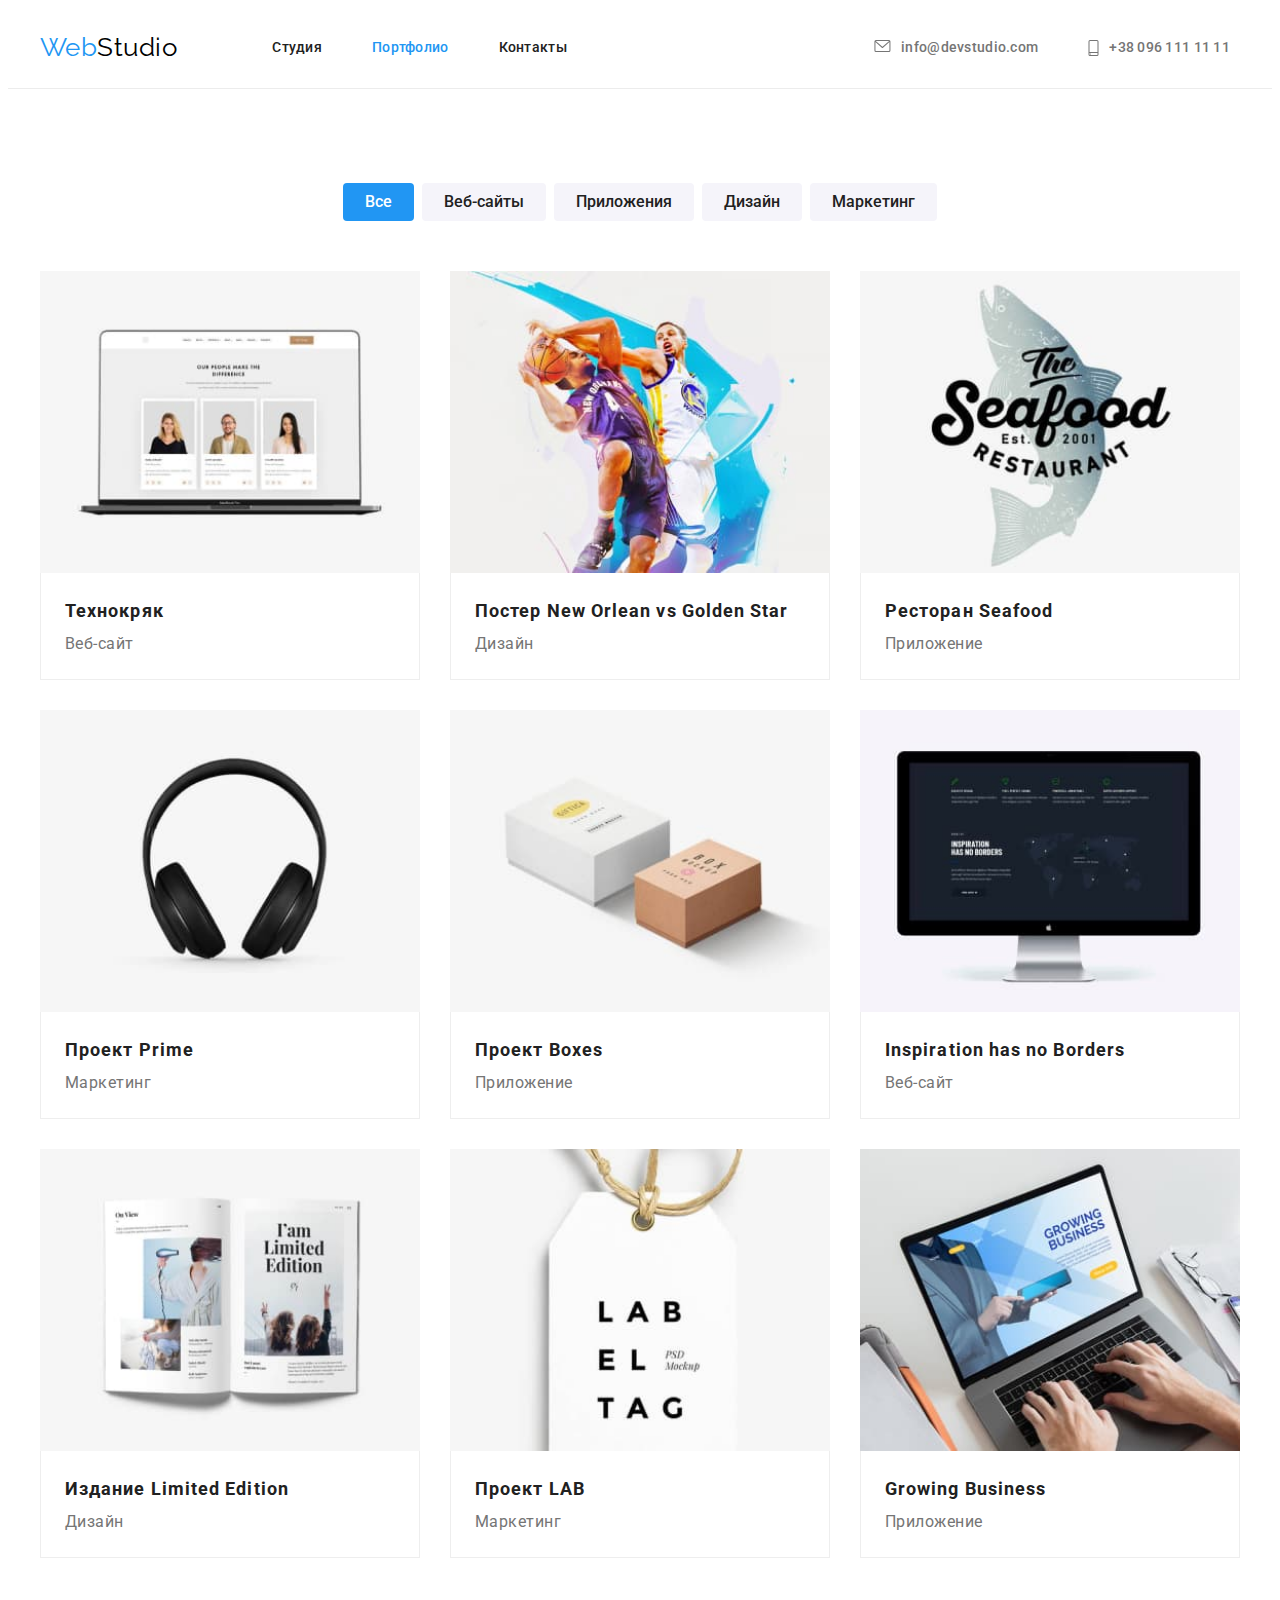
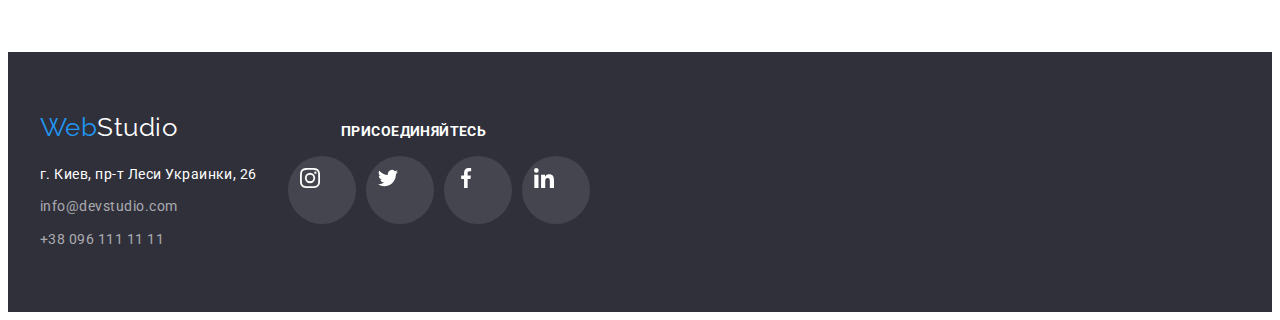
==== commit a92d7f8f: "hw4-10" ====
--- a/portfolio.html
+++ b/portfolio.html
@@ -211,28 +211,28 @@
           <h2 class="ftr-title">Присоединяйтесь</h2>
           <ul class="sites-list">
             <li class="ftr-site-item">
-              <a href="#" class="site icon-instagram">
+              <a href="#" class="site ftr-icon">
                 <svg class="icon-site-ftr" height="20" width="20">
                   <use href="./images/icons.svg#icon-instagram"></use>
                 </svg>
               </a>
             </li>
             <li class="ftr-site-item">
-              <a href="#" class="site icon-twitter">
+              <a href="#" class="site ftr-icon">
                 <svg class="icon-site-ftr" height="20" width="20">
                   <use href="./images/icons.svg#icon-twitter"></use>
                 </svg>
               </a>
             </li>
             <li class="ftr-site-item">
-              <a href="#" class="site icon-facebook">
+              <a href="#" class="site ftr-icon">
                 <svg class="icon-site-ftr" height="20" width="20">
                   <use href="./images/icons.svg#icon-facebook"></use>
                 </svg>
               </a>
             </li>
             <li class="ftr-site-item">
-              <a href="#" class="site icon-linkedin">
+              <a href="#" class="site ftr-icon">
                 <svg class="icon-site-ftr" height="20" width="20">
                   <use href="./images/icons.svg#icon-linkedin"></use>
                 </svg>
--- a/css/styles.css
+++ b/css/styles.css
@@ -139,15 +139,15 @@
 }
 .icon-envelope,
 .icon-smartphone {
-  fill: var(--primary-text-color);
+  fill: currentColor;
   margin-right: 10px;
 }
-.icon-envelope:hover,
+/* .icon-envelope:hover,
 .icon-envelope:focus,
 .icon-smartphone:hover,
 .icon-smartphone:focus  {
   fill: var(--accent-color);
-}
+} */
 /* .cont-link .link::before {
   display: inline-flex;
   content: '';
@@ -379,7 +379,7 @@
 .site-item:hover,
 .site-item:focus {
   background-color: var(--accent-color);
-  fill: var(--second-text-color);
+  
 }
 .sites-list .site {
   display: block;
@@ -389,14 +389,19 @@
   background-repeat: no-repeat;
   background-size: 20px 20px;
   padding: 12px;
+  color: var(--icon-sites-color);
+}
+.sites-list .site:hover,
+.sites-list .site:focus  {
+  color: var(--second-text-color);
 }
 .icon-site {
-  fill: var(--icon-sites-color);
-}
-.icon-site:hover,
+  fill: currentColor;
+}
+/* .icon-site:hover,
 .icon-site:focus {
   fill: var(--second-text-color);
-}
+} */
 
 /* Portfolio */
 /* Categories */
@@ -527,17 +532,22 @@
   height: 92px;
   background-repeat: no-repeat;
   background-position: center;
+  color: var(--icon-sites-color);
   padding: 16px 32px;
+}
+.clients-list .client:hover,
+.clients-list .client:focus {
+  color: var(--accent-color);
 }
 .client:last-child {
   margin: 0;
 }
 .icon-g {
-  fill: var(--icon-sites-color);
-}
-.icon-g:hover {
+  fill: currentColor;
+}
+/* .icon-g:hover {
   fill: var(--accent-color);
-}
+} */
 /* Footer */
 .page-footer {
   background-color: var(--hero-background-color);
@@ -571,6 +581,7 @@
   align-content: center;
   width: 206px;
   margin: 0;
+  margin-top: 12px;
   padding: 0;
 }
 /* logo-footer */
@@ -644,6 +655,13 @@
   background-color: var(--accent-color);
   filter: drop-shadow(0px 4px 4px rgba(0, 0, 0, 0.25));
 }
+.sites-list .ftr-icon {
+  color: var(--icon-sites-color);
+}
+.sites-list .ftr-icon:hover,
+.sites-list .ftr-icon:focus  {
+  color: var(--second-text-color);
+}
 
 /* .site-item:hover {
   background-color: var(--accent-color);
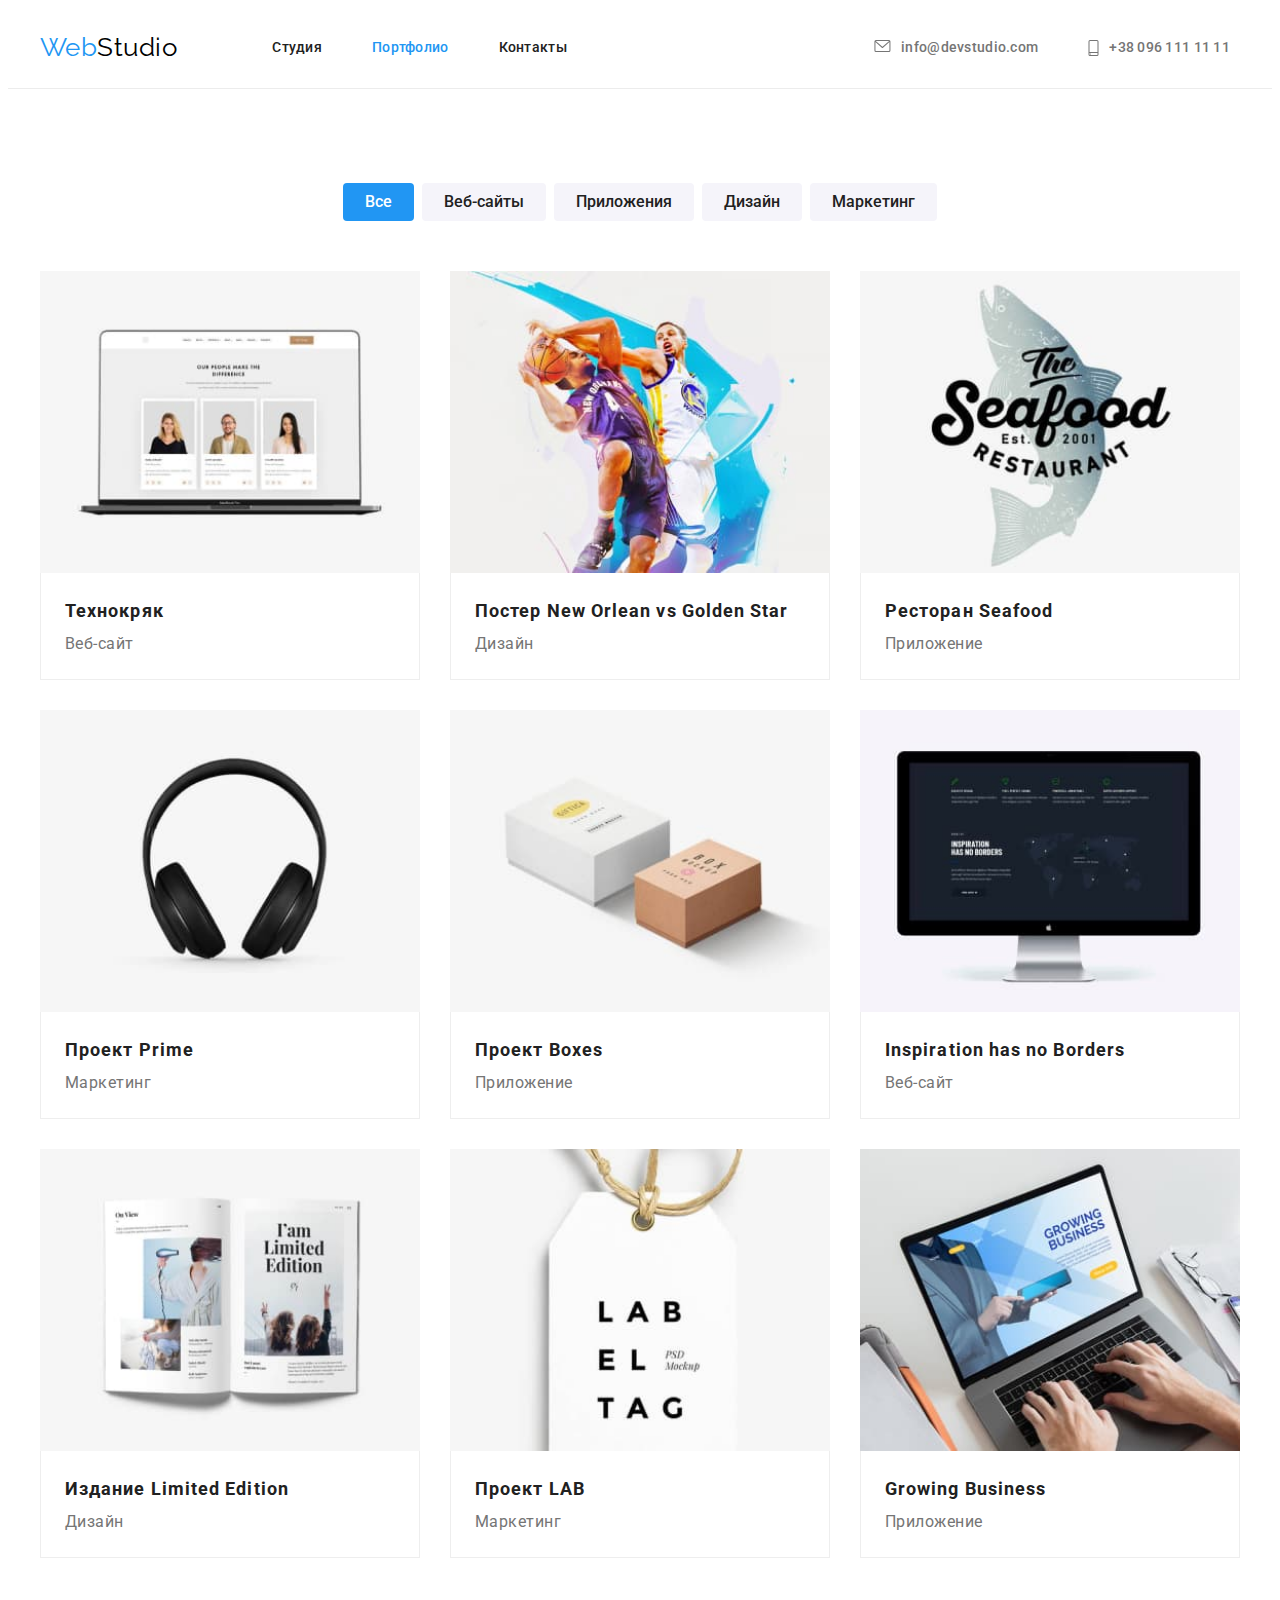
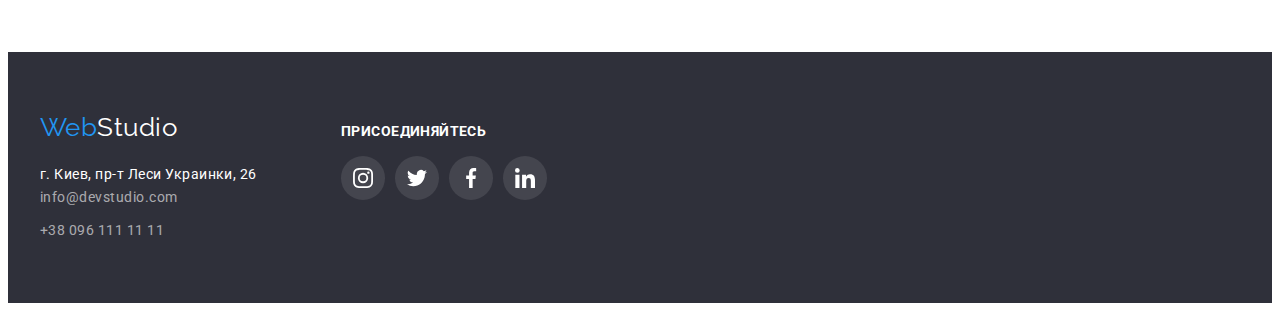
==== commit c863bca2: "hw4-11" ====
--- a/portfolio.html
+++ b/portfolio.html
@@ -59,7 +59,7 @@
           <!-- Radio-buttons -->
           <h1 class="section-title hidden">Портфолио</h1>
           <ul class="button-list">
-            <li class="btn-item"><button type="button" class="button primary ct">Все</button></li>
+            <li class="btn-item"><button type="button" class="button active-btn ct">Все</button></li>
             <li class="btn-item">
               <button type="button" class="button secondary ct">Веб-сайты</button>
             </li>
@@ -212,30 +212,41 @@
           <ul class="sites-list">
             <li class="ftr-site-item">
               <a href="#" class="site ftr-icon">
-                <svg class="icon-site-ftr" height="20" width="20">
-                  <use href="./images/icons.svg#icon-instagram"></use>
-                </svg>
-              </a>
-            </li>
-            <li class="ftr-site-item">
-              <a href="#" class="site ftr-icon">
-                <svg class="icon-site-ftr" height="20" width="20">
-                  <use href="./images/icons.svg#icon-twitter"></use>
-                </svg>
-              </a>
-            </li>
-            <li class="ftr-site-item">
-              <a href="#" class="site ftr-icon">
-                <svg class="icon-site-ftr" height="20" width="20">
-                  <use href="./images/icons.svg#icon-facebook"></use>
-                </svg>
-              </a>
-            </li>
-            <li class="ftr-site-item">
-              <a href="#" class="site ftr-icon">
-                <svg class="icon-site-ftr" height="20" width="20">
-                  <use href="./images/icons.svg#icon-linkedin"></use>
-                </svg>
+                <div class="thumb-site-ftr">
+                  <svg class="icon-site-ftr" height="20" width="20">
+                    <use href="./images/icons.svg#icon-instagram"></use>
+                  </svg>
+                </div>
+              </a>
+            </li>
+            <li class="ftr-site-item">
+              <a href="#" class="site ftr-icon">
+                <div class="thumb-site-ftr">
+                  <svg class="icon-site-ftr" height="20" width="20">
+                    <use href="./images/icons.svg#icon-twitter"></use>
+                  </svg>
+                </div>
+                
+              </a>
+            </li>
+            <li class="ftr-site-item">
+              <a href="#" class="site ftr-icon">
+                <div class="thumb-site-ftr">
+                  <svg class="icon-site-ftr" height="20" width="20">
+                    <use href="./images/icons.svg#icon-facebook"></use>
+                  </svg>
+                </div>
+                
+              </a>
+            </li>
+            <li class="ftr-site-item">
+              <a href="#" class="site ftr-icon">
+                <div class="thumb-site-ftr">
+                  <svg class="icon-site-ftr" height="20" width="20">
+                    <use href="./images/icons.svg#icon-linkedin"></use>
+                  </svg>
+                </div>
+                
               </a>
             </li>
           </ul>
--- a/css/styles.css
+++ b/css/styles.css
@@ -124,6 +124,7 @@
   padding-top: 32px;
   padding-bottom: 32px;
   display: flex;
+  align-content: center;
 }
 .contacts-header .link:hover,
 .contacts-header .link:focus {
@@ -182,10 +183,12 @@
   color: var(--second-text-color);
   background-color: var(--hero-background-color);
   background-image: url(../images/hero-p.jpg);
-  /* background: linear-gradient(to right, gba(47, 48, 58, 0.4)); */
+  background-image: linear-gradient(to right, gba(47, 48, 58, 0.4));
   background-repeat: no-repeat;
   background-position: center;
-  background-size: 1600px;
+  background-size: cover;
+  width: 1600px;
+  margin: 0 auto;
   padding-top: 200px;
   padding-bottom: 200px;
 }
@@ -254,27 +257,21 @@
 .features-list:last-child {
   margin-right: 0;
 }
-/* .thumb {
-  background-color: #F5F4FA;
-  margin-bottom: 30px;
-} */
-.icon {
-  height: 120px;
-  width: 270px;
-  padding: 25px 100px;
+.thumb {
+  display: flex;
+  justify-content: center;
+  align-items: center;
   background-color: #F5F4FA;
   margin-bottom: 30px;
   border-radius: 4px;
+  height: 120px;
+}
+.icon {
+  height: 70px;
+  width: 70px;
   fill: #212121;
 }
 
-.icon-antenna {
-  border: 1px solid #000000;
-}
-/* .icon:hover, .icon:focus {
-  background-color: var(--accent-color);
-  fill: var(--second-text-color);
-} */
 /* .features-list::before {
   display: block;
   content: '';
@@ -360,48 +357,44 @@
 }
 .person-name {
   display: block;
-  padding-top: 30px;
-  padding-bottom: 30px;
+  padding: 30px 32px;
   box-shadow: 0px 1px 3px rgba(0, 0, 0, 0.12), 0px 1px 1px rgba(0, 0, 0, 0.14), 0px 2px 1px rgba(0, 0, 0, 0.2);
   border-radius: 0px 0px 4px 4px;
 }
 .sites-list {
   display: flex;
-  justify-content: center;
+  justify-content: space-between;
   margin-top: 16px;
 }
 .site-item {
   margin-right: 10px;
-  box-sizing: border-box;
+}
+.site-item:last-child {
+  margin-right: 0;
+}
+.sites-list .site {
+  display: block;
+  color: var(--icon-sites-color);
+  box-sizing: border-box; 
   border-radius: 50%;
-  fill: var(--icon-sites-color);
-}
-.site-item:hover,
-.site-item:focus {
-  background-color: var(--accent-color);
-  
-}
-.sites-list .site {
-  display: block;
+}
+.site-thumb {
+  display: flex;
+  justify-content: center;
+  align-items: center;
+  height: 44px;
   width: 44px;
-  height: 44px;
-  background-position: center;
-  background-repeat: no-repeat;
-  background-size: 20px 20px;
-  padding: 12px;
-  color: var(--icon-sites-color);
+}
+.icon-site {
+  fill: currentColor;
+  width: 20px;
+  height: 20px;
 }
 .sites-list .site:hover,
 .sites-list .site:focus  {
   color: var(--second-text-color);
-}
-.icon-site {
-  fill: currentColor;
-}
-/* .icon-site:hover,
-.icon-site:focus {
-  fill: var(--second-text-color);
-} */
+  background-color: var(--accent-color);
+}
 
 /* Portfolio */
 /* Categories */
@@ -440,7 +433,8 @@
   box-sizing: border-box;
   flex-basis: calc((100% - 90px) / 3);
 }
-.ct-link:hover {
+.ct-link .link:hover,
+.ct-link .link:focus {
   box-shadow: 
   0px 1px 1px rgba(0, 0, 0, 0.12), 
   0px 4px 4px rgba(0, 0, 0, 0.06), 
@@ -470,7 +464,7 @@
   padding: 6px 22px;
   margin: auto;
 }
-.button.primary {
+.active-btn {
   background-color: var(--accent-color);
   color: var(--second-text-color);
 }
@@ -517,37 +511,41 @@
 }
 .client-item {
   margin-right: 30px;
-  border: 1px solid #AFB1B8;
   box-sizing: border-box;
   border-radius: 4px;
   justify-content: center;
-  /* padding: 16px 32px; */
-}
-.client-item:hover {
-  border-color: var(--accent-color);
+}
+.client-item:last-child {
+  margin-right: 0;
 }
 .clients-list .client {
   display: block;
+  color: var(--icon-sites-color);
+  /* box-sizing: border-box; */
+  /* border: 1px solid #AFB1B8; */
+}
+.thumb-client {
+  display: flex;
+  justify-content: center;
+  align-items: center;
   width: 170px;
   height: 92px;
-  background-repeat: no-repeat;
-  background-position: center;
-  color: var(--icon-sites-color);
-  padding: 16px 32px;
-}
-.clients-list .client:hover,
+  border: 1px solid #AFB1B8;
+}
+/* .clients-list .client:hover,
 .clients-list .client:focus {
   color: var(--accent-color);
-}
-.client:last-child {
-  margin: 0;
+  border-color: var(--accent-color);
+} */
+.clients-list .thumb-client:hover,
+.clients-list .thumb-client:focus {
+  color: var(--accent-color);
+  border-color: var(--accent-color);
 }
 .icon-g {
   fill: currentColor;
 }
-/* .icon-g:hover {
-  fill: var(--accent-color);
-} */
+
 /* Footer */
 .page-footer {
   background-color: var(--hero-background-color);
@@ -555,6 +553,13 @@
   padding-bottom: 60px;
 }
 /* Общий блок */
+.container.ftr-container {
+  display: flex;
+  align-content: center;
+  flex-direction: flex-start;
+  align-items: baseline;
+}
+/* Контейнер для адреса */
 .page-footer .pf-cont {
   display: flex;
   align-content: center;
@@ -567,13 +572,6 @@
   margin-right: 70px;
   padding: 0;
 }
-/* Контейнер для адреса */
-.container.ftr-container {
-  display: flex;
-  align-content: center;
-  flex-direction: flex-start;
-
-}
 /* Контейнер для ссылок */
 .container.site-container {
   display: flex;
@@ -581,7 +579,6 @@
   align-content: center;
   width: 206px;
   margin: 0;
-  margin-top: 12px;
   padding: 0;
 }
 /* logo-footer */
@@ -609,7 +606,6 @@
   margin-bottom: 9px;
 }
 .ftr-link {
-  margin-top: 9px;
   margin-bottom: 9px;
 }
 .ftr-link:last-child {
@@ -640,27 +636,30 @@
   letter-spacing: 0.03em;
   text-transform: uppercase;
 }
+/* .sites-list .ftr-icon {
+  color: var(--second-text-color);
+} */
 .ftr-site-item {
   margin-right: 10px;
   box-sizing: border-box;
   border-radius: 50%;
   background-color: rgba(255, 255, 255, 0.1);
 }
+.thumb-site-ftr {
+  display: flex;
+  justify-content: center;
+  align-items: center;
+  height: 44px;
+  width: 44px;
+  color: var(--second-text-color);
+}
 .icon-site-ftr {
-  fill: var(--second-text-color);
+  fill: currentColor;
 } 
-.ftr-site-item:hover,
-.ftr-site-item:focus {
-  fill: var(--second-text-color);
+.sites-list .ftr-icon:hover,
+.sites-list .ftr-icon:focus  {
   background-color: var(--accent-color);
   filter: drop-shadow(0px 4px 4px rgba(0, 0, 0, 0.25));
-}
-.sites-list .ftr-icon {
-  color: var(--icon-sites-color);
-}
-.sites-list .ftr-icon:hover,
-.sites-list .ftr-icon:focus  {
-  color: var(--second-text-color);
 }
 
 /* .site-item:hover {
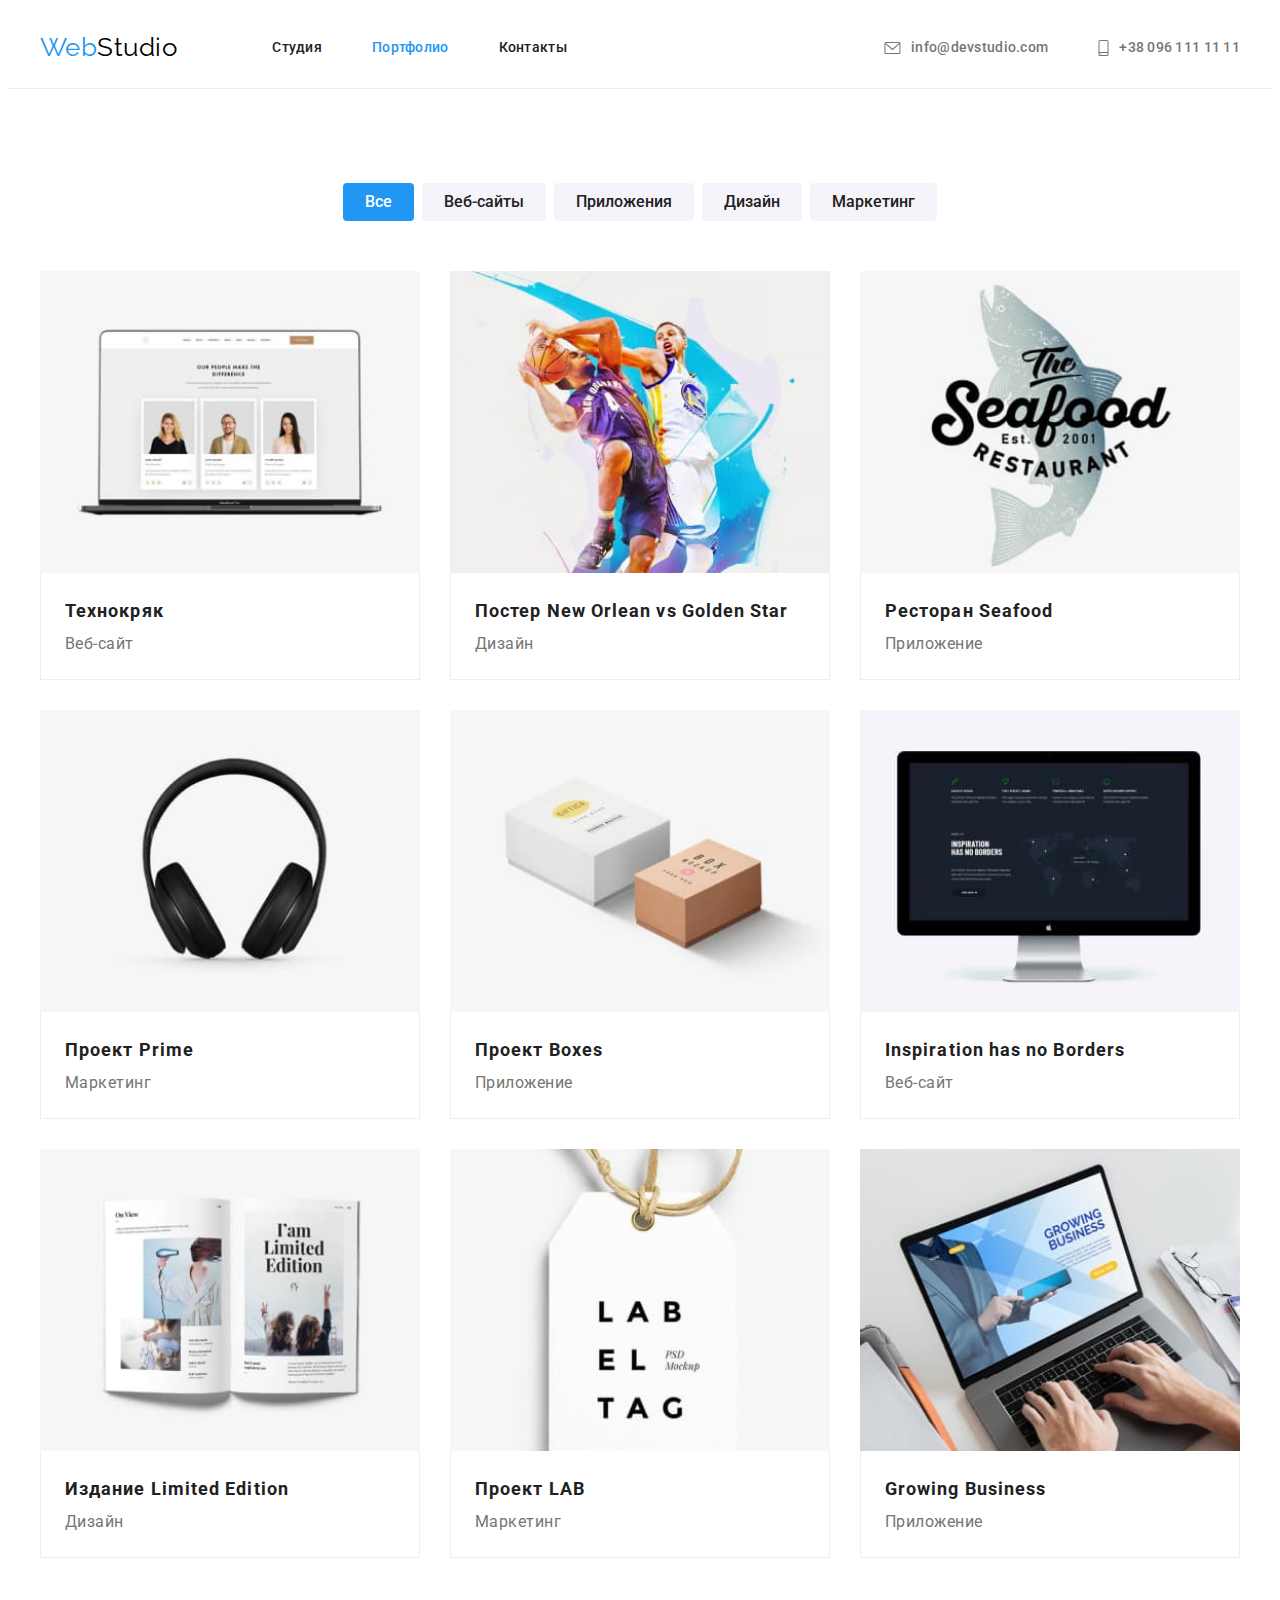
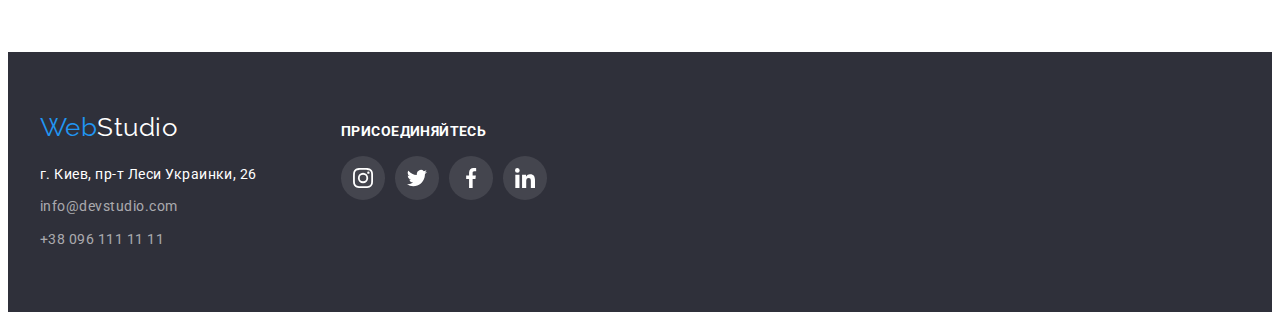
==== commit 5cf63f44: "hw4-13" ====
--- a/portfolio.html
+++ b/portfolio.html
@@ -27,23 +27,23 @@
             Web<span class="logo studio">Studio</span>
           </a>
           <ul class="site-nav list">
-            <li class="sn-link"><a href="./index.html" class="link">Студия</a></li>
+            <li class="sn-link"><a href="./index.html" class="hdr-nav-link">Студия</a></li>
             <li class="sn-link">
-              <a href="./portfolio.html" class="link current">Портфолио</a>
-            </li>
-            <li class="sn-link"><a href="#" class="link">Контакты</a></li>
+              <a href="./portfolio.html" class="hdr-nav-link current">Портфолио</a>
+            </li>
+            <li class="sn-link"><a href="#" class="hdr-nav-link">Контакты</a></li>
           </ul>
         </nav>
         <ul class="contacts-header">
           <li class="cont-link">
-            <a href="mailto:info@devstudio.com" class="link current">
+            <a href="mailto:info@devstudio.com" class="hdr-ct-link">
               <svg class="icon-envelope"  height="12" width="17">
                 <use href="./images/icons.svg#icon-envelope-2"></use>
               </svg>
               info@devstudio.com</a>
           </li>
           <li class="cont-link">
-            <a href="tel:+380961111111" class="link icon-smartphone">
+            <a href="tel:+380961111111" class="hdr-ct-link">
               <svg class="icon-smartphone" height="16" width="11">
                 <use href="./images/icons.svg#icon-smartphone"></use>
               </svg>
@@ -61,16 +61,16 @@
           <ul class="button-list">
             <li class="btn-item"><button type="button" class="button active-btn ct">Все</button></li>
             <li class="btn-item">
-              <button type="button" class="button secondary ct">Веб-сайты</button>
-            </li>
-            <li class="btn-item">
-              <button type="button" class="button secondary ct">Приложения</button>
-            </li>
-            <li class="btn-item">
-              <button type="button" class="button secondary ct">Дизайн</button>
-            </li>
-            <li class="btn-item">
-              <button type="button" class="button secondary ct">Маркетинг</button>
+              <button type="button" class="button btn-portfolio ct">Веб-сайты</button>
+            </li>
+            <li class="btn-item">
+              <button type="button" class="button btn-portfolio ct">Приложения</button>
+            </li>
+            <li class="btn-item">
+              <button type="button" class="button btn-portfolio ct">Дизайн</button>
+            </li>
+            <li class="btn-item">
+              <button type="button" class="button btn-portfolio ct">Маркетинг</button>
             </li>
           </ul>
           <!-- Categories -->
@@ -197,12 +197,12 @@
             </a>
             <ul class="contacts-footer">
               <li class="ftr-link">
-                <a href="mailto:info@devstudio.com" class="link"
+                <a href="mailto:info@devstudio.com" class="ct-ftr-link"
                   >info@devstudio.com</a
                 >
               </li>
               <li class="ftr-link">
-                <a href="tel:+380961111111" class="link">+38 096 111 11 11</a>
+                <a href="tel:+380961111111" class="ct-ftr-link">+38 096 111 11 11</a>
               </li>
             </ul>
           </address>
--- a/css/styles.css
+++ b/css/styles.css
@@ -73,10 +73,10 @@
   border-bottom: 1px solid #ececec;
 }
 /* Site navigation */
-.site-nav .link.current {
+.hdr-nav-link.current {
   color: var(--accent-color);
 }
-.site-nav .link {
+.hdr-nav-link {
   font-weight: 500;
   font-size: 14px;
   line-height: 1.14;
@@ -86,8 +86,8 @@
   padding-top: 32px;
   padding-bottom: 32px;
 }
-.site-nav .link:hover,
-.site-nav .link:focus,
+.hdr-nav-link:hover,
+.hdr-nav-link:focus,
 .logo:focus {
   color: var(--accent-color);
 }
@@ -118,16 +118,16 @@
   display: flex;
   justify-content: flex-end;
 }
-.contacts-header .link {
+.hdr-ct-link {
   color: var(--primary-text-color);
   text-decoration: none;
   padding-top: 32px;
   padding-bottom: 32px;
   display: flex;
-  align-content: center;
-}
-.contacts-header .link:hover,
-.contacts-header .link:focus {
+  align-items: center;
+}
+.hdr-ct-link:hover,
+.hdr-ct-link:focus {
   color: var(--accent-color);
 }
 .cont-link {
@@ -143,12 +143,6 @@
   fill: currentColor;
   margin-right: 10px;
 }
-/* .icon-envelope:hover,
-.icon-envelope:focus,
-.icon-smartphone:hover,
-.icon-smartphone:focus  {
-  fill: var(--accent-color);
-} */
 /* .cont-link .link::before {
   display: inline-flex;
   content: '';
@@ -158,14 +152,14 @@
   margin-right: 10px;
   height: 16px;
   width: 16px;
-} */
-/* .icon-envelope::before {
+} 
+ .icon-envelope::before {
   background-image: url(../images/envelope-2.svg);
-} */
-.icon-smartphone::before {
+} 
+ .icon-smartphone::before {
   background-image: url(../images/smartphone-2.svg);
-}
-/* .icon-envelope:before:hover{
+} 
+ .icon-envelope:before:hover{
   fill: var(--accent-color);
 } */
 .hdr-nav {
@@ -182,8 +176,12 @@
 .hero {
   color: var(--second-text-color);
   background-color: var(--hero-background-color);
-  background-image: url(../images/hero-p.jpg);
-  background-image: linear-gradient(to right, gba(47, 48, 58, 0.4));
+  background-image: linear-gradient(
+    to right,
+    rgba(47, 48, 58, 0.4),
+    rgba(47, 48, 58, 0.4)),
+    url(../images/hero-p.jpg);
+  /* background-image: linear-gradient(to right, rgba(47, 48, 58, 0.4)); */
   background-repeat: no-repeat;
   background-position: center;
   background-size: cover;
@@ -230,8 +228,8 @@
   font-size: 14px;
   line-height: 1.14;
   letter-spacing: 0.03em;
-
   text-transform: uppercase;
+  margin-bottom: 10px;
 }
 .features .paragraphe {
   font-size: 14px;
@@ -242,7 +240,6 @@
   display: flex;
   justify-content: center;
 }
-
 .features-list {
   display: flex;
   flex-direction: column;
@@ -250,9 +247,6 @@
   align-content: flex-start;
   margin-right: 30px;
   width: 270px;
-}
-.features-list .paragraphe {
-  margin-top: 10px;
 }
 .features-list:last-child {
   margin-right: 0;
@@ -306,11 +300,6 @@
   clip: rect(0 0 0 0);
   overflow: hidden;
 }
-/* .container.adv-container {
-  justify-content: space-around;
-  margin-right: 0;
-  margin-left: 0;
-} */
 /* -------------------------------------------- */
 /* Photos */
 .photos {
@@ -468,11 +457,11 @@
   background-color: var(--accent-color);
   color: var(--second-text-color);
 }
-.button.secondary {
+.btn-portfolio {
   background-color: var(--second-background-color);
   color: var(--title-text-color);
 }
-.button.primary.hr {
+.active-btn.hr {
   display: block;
   padding: 10px 32px;
   margin: auto;
@@ -504,6 +493,10 @@
   0px 1px 2px rgba(0, 0, 0, 0.08), 
   0px 2px 2px rgba(0, 0, 0, 0.12);
 }
+.hr:hover,
+.hr:focus {
+  box-shadow: 0px 4px 4px rgba(0, 0, 0, 0.15);
+}
 
 /* Clients */
 .clients-list {
@@ -519,34 +512,24 @@
   margin-right: 0;
 }
 .clients-list .client {
-  display: block;
-  color: var(--icon-sites-color);
-  /* box-sizing: border-box; */
-  /* border: 1px solid #AFB1B8; */
-}
-.thumb-client {
   display: flex;
   justify-content: center;
   align-items: center;
   width: 170px;
   height: 92px;
+  color: var(--icon-sites-color);
   border: 1px solid #AFB1B8;
 }
-/* .clients-list .client:hover,
+.clients-list .client:hover,
 .clients-list .client:focus {
   color: var(--accent-color);
   border-color: var(--accent-color);
-} */
-.clients-list .thumb-client:hover,
-.clients-list .thumb-client:focus {
-  color: var(--accent-color);
-  border-color: var(--accent-color);
 }
 .icon-g {
   fill: currentColor;
 }
 
-/* Footer */
+/* ----------------------Footer------------------------- */
 .page-footer {
   background-color: var(--hero-background-color);
   padding-top: 60px;
@@ -600,6 +583,7 @@
   /* width: 231px; */
 }
 .address .address-link {
+  display: block;
   color: var(--second-text-color);
   font-style: normal;
   text-decoration: none;
@@ -616,13 +600,13 @@
   display: flex;
   justify-content: center;
 } */
-.contacts-footer .link {
+.ct-ftr-link {
   color: var(--ftr-contacts-color);
   font-style: normal;
   text-decoration: none;
 }
-.contacts-footer .link:hover,
-.contacts-footer .link:focus,
+.ct-ftr-link:hover,
+.ct-ftr-link:focus,
 .address-link:hover,
 .address-link:focus {
   color: var(--accent-color);
